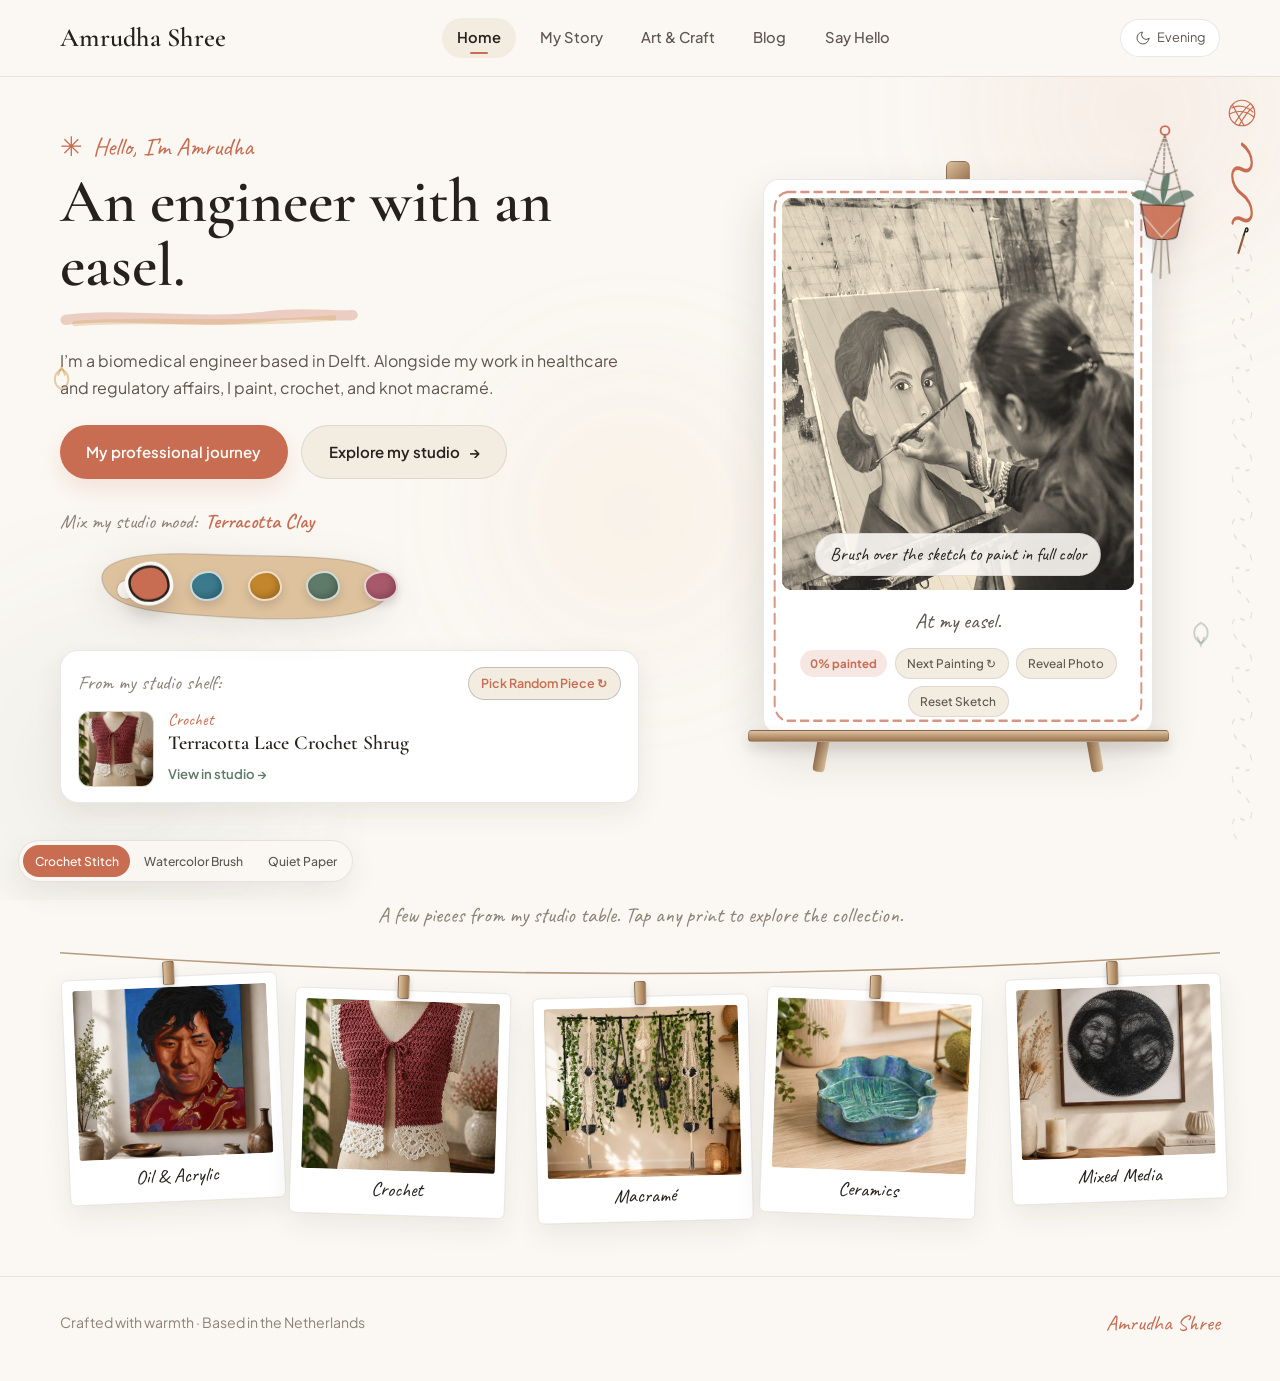
==== index.html @ d5411bd6 "Deploy Amrudha Shree portfolio site" ====
<!DOCTYPE html>
<html lang="en" data-theme="light">
<head>
  <meta charset="UTF-8">
  <meta name="viewport" content="width=device-width, initial-scale=1.0">
  <meta name="description" content="Hello, I’m Amrudha. I’m a biomedical engineer based in Delft. Alongside my work in healthcare and regulatory affairs, I paint, crochet, and knot macramé.">
  <meta name="theme-color" content="#FBF8F3">
  <title>Amrudha Shree Kathirmathiyon | Biomedical Engineer in the Netherlands</title>
  <link rel="icon" href="./favicon.svg" type="image/svg+xml">

  <link rel="preconnect" href="https://fonts.googleapis.com">
  <link rel="preconnect" href="https://fonts.gstatic.com" crossorigin>
  <link href="https://fonts.googleapis.com/css2?family=Caveat:wght@500;600;700&family=Cormorant+Garamond:ital,wght@0,500;0,600;0,700;1,500;1,600&family=Plus+Jakarta+Sans:wght@400;500;600&display=swap" rel="stylesheet">

  <link rel="stylesheet" href="./styles.css">
</head>
<body class="page-home">
  <a class="skip-link" href="#main-content">Skip to content</a>

  <!-- Ambient Watercolor Washes & Pigment Splash Ripple -->
  <div class="watercolor-backdrop" aria-hidden="true">
    <div class="wash wash--blush" data-parallax="0.03"></div>
    <div class="wash wash--sage" data-parallax="-0.025"></div>
    <div class="wash wash--honey" data-parallax="0.02"></div>
    <div class="pigment-ripple" id="pigment-ripple"></div>
  </div>

  <!-- Shared Top Navigation Bar -->
  <header class="site-header" id="site-header">
    <div class="container header-inner">
      <a href="./index.html" class="brand" aria-label="Amrudha Shree Home">
        <span class="brand__name">Amrudha Shree</span>
      </a>

      <nav class="primary-nav" aria-label="Primary navigation">
        <a href="./index.html" class="nav-link is-active" aria-current="page">Home</a>
        <a href="./journey.html" class="nav-link">My Story</a>
        <a href="./atelier.html" class="nav-link">Art &amp; Craft</a>
        <a href="./blog.html" class="nav-link">Blog</a>
        <a href="./contact.html" class="nav-link">Say Hello</a>
      </nav>

      <div class="header-actions">
        <button
          type="button"
          class="theme-toggle-btn"
          id="theme-toggle"
          aria-label="Switch to soft evening lighting"
          title="Switch day or evening studio light"
        >
          <svg class="icon-sun" viewBox="0 0 24 24" width="16" height="16" fill="none" stroke="currentColor" stroke-width="1.5" stroke-linecap="round" stroke-linejoin="round" aria-hidden="true">
            <circle cx="12" cy="12" r="4"></circle>
            <path d="M12 2v2M12 20v2M4.93 4.93l1.41 1.41M17.66 17.66l1.41 1.41M2 12h2M20 12h2M6.34 17.66l-1.41 1.41M19.07 4.93l-1.41 1.41"></path>
          </svg>
          <svg class="icon-moon" viewBox="0 0 24 24" width="16" height="16" fill="none" stroke="currentColor" stroke-width="1.5" stroke-linecap="round" stroke-linejoin="round" aria-hidden="true">
            <path d="M21 12.79A9 9 0 1 1 11.21 3 7 7 0 0 0 21 12.79z"></path>
          </svg>
          <span class="theme-toggle-btn__label" id="theme-toggle-label">Evening</span>
        </button>

        <button
          type="button"
          class="mobile-menu-btn"
          id="mobile-menu-btn"
          aria-expanded="false"
          aria-controls="mobile-drawer"
          aria-label="Open menu"
        >
          <svg class="menu-icon-open" viewBox="0 0 24 24" width="20" height="20" fill="none" stroke="currentColor" stroke-width="1.5" stroke-linecap="round" aria-hidden="true">
            <line x1="4" y1="8" x2="20" y2="8"></line>
            <line x1="4" y1="16" x2="20" y2="16"></line>
          </svg>
          <svg class="menu-icon-close" viewBox="0 0 24 24" width="20" height="20" fill="none" stroke="currentColor" stroke-width="1.5" stroke-linecap="round" aria-hidden="true">
            <line x1="18" y1="6" x2="6" y2="18"></line>
            <line x1="6" y1="6" x2="18" y2="18"></line>
          </svg>
        </button>
      </div>
    </div>

    <div class="mobile-drawer" id="mobile-drawer" hidden>
      <nav class="mobile-drawer__nav" aria-label="Mobile navigation">
        <a href="./index.html" class="mobile-nav-link is-active" aria-current="page">Home</a>
        <a href="./journey.html" class="mobile-nav-link">My Story</a>
        <a href="./atelier.html" class="mobile-nav-link">Art &amp; Craft</a>
        <a href="./blog.html" class="mobile-nav-link">Blog</a>
        <a href="./contact.html" class="mobile-nav-link">Say Hello</a>
      </nav>
    </div>
  </header>

  <main id="main-content" class="page-bloom">
    <section class="workbench-hero">
      <div class="container workbench-stage-container" id="workbench-stage">
        <div class="workbench-grid">
          <!-- Left Column: Welcome, Interactive Palette & Mobile-Safe Studio Charms -->
          <div class="workbench-intro">
            <p class="hand-note" data-reveal="up"><span class="hand-note__spark" aria-hidden="true">✳</span> Hello, I’m Amrudha</p>

            <h1 class="home-title" data-reveal="up" data-delay="60">
              An engineer with an easel.
            </h1>

            <div class="title-brushstroke" aria-hidden="true">
              <svg class="brush-svg" viewBox="0 0 320 28" fill="none">
                <path class="brush-wash brush-wash--primary" d="M6 17 C68 9, 148 23, 224 13 C262 8, 294 14, 312 12" />
                <path class="brush-wash brush-wash--honey" d="M16 21 C88 15, 178 24, 292 15" />
              </svg>
              <svg class="brush-tip-icon" viewBox="0 0 28 28" width="24" height="24" fill="none" stroke="currentColor" stroke-width="1.4" stroke-linecap="round" stroke-linejoin="round">
                <path d="M22 4L10 16"></path>
                <path d="M10 16c-2.5 0-4.5 1.8-4.5 4.2 0 1-.4 1.8-1.5 2.4 2.6.5 5.4-.2 6.8-2.2.7-1 .6-2.4-.8-4.4z" fill="currentColor" fill-opacity="0.28"></path>
              </svg>
            </div>

            <p class="home-lead" data-reveal="up" data-delay="140">
              I’m a biomedical engineer based in Delft. Alongside my work in healthcare and regulatory affairs, I paint, crochet, and knot macramé.
            </p>

            <div class="home-actions" data-reveal="up" data-delay="180">
              <a href="./journey.html" class="btn-pill btn-pill--primary">
                <span>My professional journey</span>
              </a>
              <a href="./atelier.html" class="btn-pill btn-pill--soft">
                <span>Explore my studio</span>
                <span class="btn-arrow" aria-hidden="true">→</span>
              </a>
            </div>

            <!-- Interactive Wooden Artist's Paint Palette -->
            <div class="palette-widget" data-reveal="up" data-delay="220">
              <div class="palette-widget__head">
                <span class="palette-widget__title">Mix my studio mood:</span>
                <span class="palette-widget__active" id="active-pigment-name">Terracotta Clay</span>
              </div>

              <div class="wooden-palette" role="group" aria-label="Choose studio pigment color">
                <svg class="wooden-palette__board" viewBox="0 0 340 88" fill="none" aria-hidden="true">
                  <path d="M24 44 C12 20, 48 6, 132 10 C222 14, 326 6, 330 44 C334 78, 250 82, 168 78 C96 74, 36 72, 24 44 Z" fill="currentColor" stroke="rgba(38,33,29,0.16)" stroke-width="1.5"/>
                  <circle cx="48" cy="48" r="10" fill="var(--bg-page)" stroke="rgba(38,33,29,0.16)" stroke-width="1.2"/>
                </svg>

                <div class="palette-swatches">
                  <button type="button" class="pigment-swatch is-selected" data-pigment="terracotta" data-name="Terracotta Clay" aria-label="Terracotta Clay" title="Terracotta Clay"></button>
                  <button type="button" class="pigment-swatch" data-pigment="cerulean" data-name="Cerulean Blue" aria-label="Cerulean Blue" title="Cerulean Blue"></button>
                  <button type="button" class="pigment-swatch" data-pigment="ochre" data-name="Himalayan Ochre" aria-label="Himalayan Ochre" title="Himalayan Ochre"></button>
                  <button type="button" class="pigment-swatch" data-pigment="sage" data-name="Eucalyptus Sage" aria-label="Eucalyptus Sage" title="Eucalyptus Sage"></button>
                  <button type="button" class="pigment-swatch" data-pigment="mulberry" data-name="Mulberry Rose" aria-label="Mulberry Rose" title="Mulberry Rose"></button>
                </div>
              </div>
            </div>

            <!-- Interactive Random Artwork Spotlight Card -->
            <div class="studio-spotlight" id="studio-spotlight-card" data-reveal="up" data-delay="260">
              <div class="studio-spotlight__head">
                <span class="keepsakes-tray__label">From my studio shelf:</span>
                <button type="button" class="spotlight-shuffle-btn" id="spotlight-shuffle-btn">Pick Random Piece ↻</button>
              </div>
              <div class="studio-spotlight__body">
                <a href="./atelier.html?piece=terracotta-ivory-lace-bolero" class="studio-spotlight__thumb-link" id="spotlight-thumb-link">
                  <img
                    src="./assets/gallery/thumbs/terracotta-ivory-lace-bolero.jpg"
                    alt="Terracotta Lace Crochet Shrug (Crochet)"
                    class="studio-spotlight__thumb"
                    id="spotlight-thumb"
                    loading="lazy"
                    decoding="async"
                  >
                </a>
                <div class="studio-spotlight__meta">
                  <span class="studio-spotlight__medium" id="spotlight-medium">Crochet</span>
                  <h2 class="studio-spotlight__title" id="spotlight-title">Terracotta Lace Crochet Shrug</h2>
                  <a href="./atelier.html?piece=terracotta-ivory-lace-bolero" class="studio-spotlight__open" id="spotlight-open-link">
                    View in studio →
                  </a>
                </div>
              </div>
            </div>
          </div>

          <!-- Right Column: Swinging Macramé Pendulum + Brush-to-Reveal Wooden Easel -->
          <div class="workbench-visual" data-reveal="fade" data-delay="120">
            <button
              type="button"
              class="macrame-pendulum-btn"
              id="macrame-pendulum"
              aria-label="Tap or brush the hanging macramé plant to make it swing"
              title="Brush or tap to swing the macramé plant!"
            >
              <svg viewBox="0 0 110 190" width="98" height="170" fill="none" stroke-linecap="round" stroke-linejoin="round">
                <circle cx="55" cy="8" r="5" stroke="var(--studio-accent)" stroke-width="2" />
                <path d="M55 13 L30 92 M55 13 L80 92 M55 13 L55 96" stroke="#8C7B6B" stroke-width="1.5" stroke-dasharray="3 2" />
                <path d="M40 52 Q55 62 70 52 M36 70 Q55 80 74 70" stroke="#8C7B6B" stroke-width="1.5" />
                <path d="M55 92 C42 74, 24 72, 20 82 C32 88, 44 92, 55 92 Z" fill="var(--sage)" opacity="0.88" />
                <path d="M55 92 C68 72, 86 70, 90 80 C78 88, 66 92, 55 92 Z" fill="var(--sage)" opacity="0.78" />
                <path d="M55 92 C48 68, 56 54, 62 56 C62 72, 58 84, 55 92 Z" fill="var(--sage)" opacity="0.95" />
                <path d="M31 92 H79 L72 126 C70 132, 40 132, 38 126 Z" fill="var(--studio-accent)" opacity="0.9" stroke="var(--ink-primary)" stroke-width="1.2" />
                <path d="M35 106 L55 128 L75 106" stroke="#D8CCB8" stroke-width="1.5" />
                <path d="M55 131 V174 M49 131 L45 168 M61 131 L65 168" stroke="#9D8E7E" stroke-width="1.6" />
              </svg>
            </button>

            <figure class="studio-easel" id="studio-easel">
              <div class="easel-top-peg" aria-hidden="true"></div>
              <div class="easel-canvas-wrap">
                <svg class="easel-crochet-border" viewBox="0 0 400 460" preserveAspectRatio="none" fill="none" aria-hidden="true">
                  <rect x="6" y="6" width="388" height="448" rx="14" class="crochet-frame-stroke" />
                </svg>

                <!-- Brush-to-Reveal Interactive Portrait Canvas -->
                <div class="easel-canvas-aperture" id="easel-aperture">
                  <img
                    src="./assets/profile/amrudha-easel.jpg"
                    alt="Amrudha Shree painting a portrait on canvas at her studio easel"
                    class="easel-portrait"
                    id="easel-portrait-img"
                    loading="eager"
                    fetchpriority="high"
                    decoding="async"
                  >
                  <canvas
                    id="easel-scratch-canvas"
                    class="easel-scratch-canvas"
                    aria-label="Interactive sketch veil. Brush across to reveal the full-color studio portrait"
                  ></canvas>
                  <span class="easel-brush-hint" id="easel-brush-hint">
                    Brush over the sketch to paint in full color
                  </span>
                </div>

                <figcaption class="easel-caption" id="easel-caption">
                  At my easel.
                </figcaption>

                <div class="easel-controls">
                  <span class="easel-reveal-badge" id="easel-reveal-pct">0% painted</span>
                  <button type="button" class="easel-ctrl-btn" id="cycle-easel-print-btn">Next Painting ↻</button>
                  <button type="button" class="easel-ctrl-btn" id="reveal-easel-btn">Reveal Photo</button>
                  <button type="button" class="easel-ctrl-btn" id="reset-easel-btn">Reset Sketch</button>
                </div>
              </div>
              <div class="easel-legs" aria-hidden="true">
                <span class="easel-leg easel-leg--left"></span>
                <span class="easel-ledge"></span>
                <span class="easel-leg easel-leg--right"></span>
              </div>
            </figure>
          </div>
        </div>

        <!-- Interactive Hanging Studio Clothesline Exhibition -->
        <div class="clothesline-section" data-reveal="up" data-delay="220">
          <p class="clothesline-hint">A few pieces from my studio table. Tap any print to explore the collection.</p>
          <div class="clothesline-stage">
            <svg class="clothesline-twine" viewBox="0 0 1100 60" preserveAspectRatio="none" fill="none" aria-hidden="true">
              <path d="M0 10 Q550 58 1100 10" stroke="currentColor" stroke-width="1.8" />
            </svg>

            <div class="clothesline-prints">
              <a href="./atelier.html?category=painting" class="hanging-print hanging-print--1">
                <span class="clothespin" aria-hidden="true"></span>
                <div class="hanging-print__mat">
                  <img src="./assets/gallery/thumbs/gaze-of-the-himalayan-sun.jpg" alt="Tibetan Man Portrait oil painting" loading="lazy" decoding="async">
                </div>
                <span class="hanging-print__label">Oil &amp; Acrylic</span>
              </a>

              <a href="./atelier.html?category=crochet" class="hanging-print hanging-print--2">
                <span class="clothespin" aria-hidden="true"></span>
                <div class="hanging-print__mat">
                  <img src="./assets/gallery/thumbs/terracotta-ivory-lace-bolero.jpg" alt="Terracotta Lace Crochet Shrug" loading="lazy" decoding="async">
                </div>
                <span class="hanging-print__label">Crochet</span>
              </a>

              <a href="./atelier.html?category=macrame" class="hanging-print hanging-print--3">
                <span class="clothespin" aria-hidden="true"></span>
                <div class="hanging-print__mat">
                  <img src="./assets/gallery/thumbs/botanical-canopy-five-knotted-suspensions.jpg" alt="Five Macramé Plant Hangers" loading="lazy" decoding="async">
                </div>
                <span class="hanging-print__label">Macramé</span>
              </a>

              <a href="./atelier.html?category=ceramics" class="hanging-print hanging-print--4">
                <span class="clothespin" aria-hidden="true"></span>
                <div class="hanging-print__mat">
                  <img src="./assets/gallery/thumbs/tidal-leaf-fluted-dish.jpg" alt="Turquoise Leaf Ceramic Dish" loading="lazy" decoding="async">
                </div>
                <span class="hanging-print__label">Ceramics</span>
              </a>

              <a href="./atelier.html?category=mixed-media" class="hanging-print hanging-print--5">
                <span class="clothespin" aria-hidden="true"></span>
                <div class="hanging-print__mat">
                  <img src="./assets/gallery/thumbs/woven-kinship.jpg" alt="String Art" loading="lazy" decoding="async">
                </div>
                <span class="hanging-print__label">Mixed Media</span>
              </a>
            </div>
          </div>
        </div>
      </div>
    </section>
  </main>

  <footer class="site-footer">
    <div class="container footer-inner">
      <p>Crafted with warmth · Based in the Netherlands</p>
      <div class="footer-right">
        <span class="footer-hand">Amrudha Shree</span>
      </div>
    </div>
  </footer>

  <script src="./script.js" defer></script>
</body>
</html>
---- styles.css ----
/* ==========================================================================
   Amrudha Shree: Playable Studio Workbench & Atelier Edition
   Tactile, Interactive, Creative Portfolio Styles
   ========================================================================== */

@view-transition {
  navigation: auto;
}

:root {
  --font-display: 'Cormorant Garamond', Georgia, serif;
  --font-hand: 'Caveat', cursive, Georgia, serif;
  --font-sans: 'Plus Jakarta Sans', -apple-system, BlinkMacSystemFont, 'Segoe UI', sans-serif;

  --studio-accent: #C86D51;
  --studio-accent-soft: rgba(200, 109, 81, 0.16);

  --container-max: 1160px;
  --ease-soft: cubic-bezier(0.22, 1, 0.36, 1);
  --ease-spring: cubic-bezier(0.34, 1.56, 0.64, 1);
}

[data-theme="light"] {
  --bg-page: #FBF8F3;
  --bg-linen: #F2ECE1;
  --bg-card: #FFFFFF;
  --bg-header: rgba(251, 248, 243, 0.9);
  --ink-primary: #26211D;
  --ink-secondary: #5E554D;
  --ink-muted: #8C8277;
  --sage: #5E7A68;
  --sage-soft: rgba(94, 122, 104, 0.15);
  --honey: #D9A76A;
  --honey-soft: rgba(217, 167, 106, 0.2);
  --wood-light: #DEC29E;
  --wood-dark: #9B7451;
  --border-soft: rgba(38, 33, 29, 0.1);
  --border-medium: rgba(38, 33, 29, 0.22);
  --shadow-print: 0 10px 28px rgba(45, 34, 24, 0.08);
  --shadow-lift: 0 22px 48px rgba(45, 34, 24, 0.14);
}

[data-theme="dark"] {
  --bg-page: #1C1917;
  --bg-linen: #25201D;
  --bg-card: #2A2421;
  --bg-header: rgba(28, 25, 23, 0.9);
  --ink-primary: #F3ECE2;
  --ink-secondary: #C8BFB3;
  --ink-muted: #9A9084;
  --sage: #8EA591;
  --sage-soft: rgba(142, 165, 145, 0.15);
  --honey: #E0B67D;
  --honey-soft: rgba(224, 182, 79, 0.15);
  --wood-light: #6B523B;
  --wood-dark: #4A3727;
  --border-soft: rgba(243, 236, 226, 0.11);
  --border-medium: rgba(243, 236, 226, 0.24);
  --shadow-print: 0 12px 32px rgba(0, 0, 0, 0.34);
  --shadow-lift: 0 24px 52px rgba(0, 0, 0, 0.52);
}

[hidden] {
  display: none !important;
}

*, *::before, *::after {
  box-sizing: border-box;
}

html {
  overflow-x: clip;
  scroll-behavior: smooth;
}

body {
  margin: 0;
  min-height: 100dvh;
  display: flex;
  flex-direction: column;
  font-family: var(--font-sans);
  font-size: 1rem;
  line-height: 1.7;
  color: var(--ink-primary);
  background-color: var(--bg-page);
  overflow-x: clip;
  transition: background-color 340ms ease, color 340ms ease;
  -webkit-font-smoothing: antialiased;
}

main {
  flex: 1;
  width: 100%;
  min-width: 0;
  overflow-x: clip;
}

img {
  max-width: 100%;
  display: block;
}

a {
  color: inherit;
  text-decoration: none;
}

button, input {
  font: inherit;
  color: inherit;
}

:focus-visible {
  outline: 2px solid var(--studio-accent);
  outline-offset: 3px;
}

.skip-link {
  position: fixed;
  top: -100px;
  left: 16px;
  z-index: 9999;
  padding: 8px 18px;
  border-radius: 999px;
  background: var(--ink-primary);
  color: var(--bg-page);
  font-size: 0.85rem;
}
.skip-link:focus {
  top: 16px;
}

.container {
  width: min(100% - 2.5rem, var(--container-max));
  margin-inline: auto;
}

/* ==========================================================================
   Watercolor Backdrop & Pigment Ripple
   ========================================================================== */

.watercolor-backdrop {
  position: fixed;
  inset: 0;
  z-index: -1;
  pointer-events: none;
  overflow: hidden;
}

.wash {
  position: absolute;
  border-radius: 48% 52% 62% 38% / 44% 56% 44% 56%;
  filter: blur(80px);
  opacity: 0.72;
  animation: washDrift 20s ease-in-out infinite alternate;
  transition: background 500ms ease;
}

.wash--blush {
  width: 460px;
  height: 440px;
  top: -110px;
  right: -90px;
  background: radial-gradient(circle, var(--studio-accent-soft) 0%, transparent 72%);
}

.wash--sage {
  width: 420px;
  height: 420px;
  bottom: -80px;
  left: -100px;
  background: radial-gradient(circle, var(--sage-soft) 0%, transparent 72%);
  animation-delay: -6s;
  animation-duration: 24s;
}

.wash--honey {
  width: 340px;
  height: 340px;
  top: 38%;
  left: 36%;
  background: radial-gradient(circle, var(--honey-soft) 0%, transparent 72%);
  animation-delay: -11s;
  animation-duration: 27s;
}

.pigment-ripple {
  position: fixed;
  width: 40px;
  height: 40px;
  border-radius: 50%;
  background: radial-gradient(circle, var(--studio-accent-soft) 0%, transparent 70%);
  transform: translate(-50%, -50%) scale(0);
  opacity: 0;
  pointer-events: none;
}

.pigment-ripple.is-rippling {
  animation: pigmentWave 900ms var(--ease-soft) forwards;
}

@keyframes pigmentWave {
  0% { transform: translate(-50%, -50%) scale(0.5); opacity: 0.9; }
  100% { transform: translate(-50%, -50%) scale(45); opacity: 0; }
}

@keyframes washDrift {
  0% { transform: translate3d(0, 0, 0) scale(1) rotate(0deg); }
  50% { transform: translate3d(18px, -16px, 0) scale(1.06) rotate(8deg); }
  100% { transform: translate3d(-14px, 20px, 0) scale(0.95) rotate(-6deg); }
}

.page-bloom {
  animation: pageBloomIn 620ms var(--ease-soft) both;
}

@keyframes pageBloomIn {
  from { opacity: 0; transform: translateY(10px); }
  to { opacity: 1; transform: translateY(0); }
}

/* ==========================================================================
   Shared Top Navigation Header
   ========================================================================== */

.site-header {
  position: sticky;
  top: 0;
  z-index: 1000;
  background: var(--bg-header);
  backdrop-filter: blur(12px);
  -webkit-backdrop-filter: blur(12px);
  border-bottom: 1px solid var(--border-soft);
}

.header-inner {
  display: flex;
  align-items: center;
  justify-content: space-between;
  gap: 1.25rem;
  min-height: 76px;
}

.brand {
  display: inline-flex;
  align-items: baseline;
  flex-shrink: 0;
}

.brand__name {
  font-family: var(--font-display);
  font-size: 1.65rem;
  font-weight: 600;
  letter-spacing: 0.01em;
}

.primary-nav {
  display: flex;
  align-items: center;
  gap: 0.5rem;
}

.nav-link {
  position: relative;
  padding: 0.45rem 0.95rem;
  border-radius: 999px;
  font-size: 0.92rem;
  font-weight: 500;
  color: var(--ink-secondary);
  transition: color 220ms ease, background-color 220ms ease;
  white-space: nowrap;
}

.nav-link:hover,
.nav-link.is-active {
  color: var(--ink-primary);
  background: var(--bg-linen);
}

.nav-link.is-active {
  font-weight: 600;
}

.nav-link.is-active::after {
  content: '';
  position: absolute;
  left: 50%;
  bottom: 4px;
  transform: translateX(-50%);
  width: 18px;
  height: 2px;
  border-radius: 99px;
  background: var(--studio-accent);
  transition: background-color 300ms ease;
}

.header-actions {
  display: flex;
  align-items: center;
  gap: 0.7rem;
  flex-shrink: 0;
}

.theme-toggle-btn {
  display: inline-flex;
  align-items: center;
  gap: 0.4rem;
  padding: 0.42rem 0.85rem;
  border-radius: 999px;
  border: 1px solid var(--border-soft);
  background: var(--bg-card);
  font-size: 0.8rem;
  color: var(--ink-secondary);
  cursor: pointer;
  transition: border-color 220ms ease, transform 220ms var(--ease-spring);
}

.theme-toggle-btn:hover {
  border-color: var(--studio-accent);
  transform: translateY(-1px);
}

[data-theme="light"] .icon-sun { display: none; }
[data-theme="light"] .icon-moon { display: block; }
[data-theme="dark"] .icon-sun { display: block; }
[data-theme="dark"] .icon-moon { display: none; }

.mobile-menu-btn {
  display: none;
  width: 40px;
  height: 40px;
  border-radius: 50%;
  border: 1px solid var(--border-soft);
  background: var(--bg-card);
  place-items: center;
  cursor: pointer;
}

.mobile-menu-btn .menu-icon-close { display: none; }
.mobile-menu-btn[aria-expanded="true"] .menu-icon-open { display: none; }
.mobile-menu-btn[aria-expanded="true"] .menu-icon-close { display: block; }

.mobile-drawer {
  border-top: 1px solid var(--border-soft);
  background: var(--bg-card);
  padding: 0.9rem 1.4rem 1.35rem;
}

.mobile-drawer__nav {
  display: flex;
  flex-direction: column;
  gap: 0.4rem;
}

.mobile-nav-link {
  padding: 0.6rem 0.75rem;
  border-radius: 12px;
  font-size: 0.98rem;
  color: var(--ink-secondary);
}

.mobile-nav-link.is-active {
  background: var(--bg-linen);
  color: var(--studio-accent);
  font-weight: 600;
}

/* ==========================================================================
   Shared Typography, Buttons & Title Brushstroke
   ========================================================================== */

.hand-note {
  margin: 0 0 0.4rem;
  font-family: var(--font-hand);
  font-size: 1.58rem;
  line-height: 1.2;
  color: var(--studio-accent);
  transition: color 300ms ease;
}

.hand-note__spark {
  display: inline-block;
  margin-right: 0.25rem;
  font-family: Georgia, serif;
  font-size: 1.08em;
  vertical-align: -0.04em;
  color: var(--studio-accent);
}

.hand-note--small {
  font-size: 1.28rem;
  margin-bottom: 0.25rem;
}

.page-heading {
  max-width: 680px;
  margin-bottom: 2rem;
}

.page-title,
.home-title {
  margin: 0;
  font-family: var(--font-display);
  font-size: clamp(2.5rem, 4.8vw, 4.3rem);
  font-weight: 600;
  line-height: 1.04;
}

.page-lead {
  margin: 0.6rem 0 0;
  font-size: 1.02rem;
  color: var(--ink-secondary);
}

.title-brushstroke {
  position: relative;
  width: min(100%, 300px);
  height: 28px;
  margin: 0.35rem 0 1rem;
}

.title-brushstroke--centered {
  margin-inline: auto;
}

.brush-svg {
  width: 100%;
  height: 100%;
  overflow: visible;
}

.brush-wash {
  fill: none;
  stroke-linecap: round;
  stroke-dasharray: 340;
  stroke-dashoffset: 340;
  animation: brushSweep 1.35s var(--ease-soft) 0.15s forwards;
  transition: stroke 350ms ease;
}

.brush-wash--primary {
  stroke: var(--studio-accent);
  stroke-width: 11;
  opacity: 0.3;
}

.brush-wash--honey {
  stroke: var(--honey);
  stroke-width: 6;
  opacity: 0.34;
  animation-delay: 0.32s;
}

.brush-tip-icon {
  position: absolute;
  top: -8px;
  left: 0;
  color: var(--studio-accent);
  opacity: 0;
  pointer-events: none;
  animation: brushGlide 1.35s var(--ease-soft) 0.15s forwards;
}

@keyframes brushSweep {
  to { stroke-dashoffset: 0; }
}

@keyframes brushGlide {
  0% { opacity: 0; transform: translate(0, 6px) rotate(-14deg); }
  15% { opacity: 0.95; }
  80% { opacity: 0.95; transform: translate(268px, -2px) rotate(6deg); }
  100% { opacity: 0; transform: translate(294px, -16px) rotate(18deg); }
}

.btn-pill {
  display: inline-flex;
  align-items: center;
  gap: 0.55rem;
  padding: 0.84rem 1.65rem;
  border-radius: 999px;
  font-size: 0.94rem;
  font-weight: 600;
  cursor: pointer;
  transition: transform 280ms var(--ease-spring), box-shadow 260ms ease, background-color 280ms ease;
}

.btn-pill--primary {
  background: var(--studio-accent);
  color: #FCFBF8;
  box-shadow: 0 10px 24px var(--studio-accent-soft);
}

.btn-pill--primary:hover {
  transform: translateY(-3px);
  box-shadow: 0 14px 30px var(--studio-accent-soft);
}

.btn-pill--soft {
  background: var(--bg-linen);
  color: var(--ink-primary);
  border: 1px solid var(--border-soft);
}

.btn-pill--soft:hover {
  transform: translateY(-2px);
  border-color: var(--studio-accent);
}

.btn-arrow {
  display: inline-block;
  transition: transform 260ms var(--ease-spring);
}

.btn-pill:hover .btn-arrow,
.story-next__link:hover .btn-arrow {
  transform: translateX(4px);
}

/* ==========================================================================
   HOME PAGE: Studio Workbench, Brush-to-Reveal Easel, Draggable Keepsakes
   ========================================================================== */

.workbench-hero {
  padding-block: clamp(1.8rem, 4.2vw, 3.6rem);
}

.workbench-stage-container {
  position: relative;
}

.keepsake-yarn-svg {
  position: absolute;
  inset: 0;
  width: 100%;
  height: 100%;
  pointer-events: none;
  z-index: 4;
  overflow: visible;
}

.workbench-grid {
  position: relative;
  display: grid;
  grid-template-columns: 1.05fr 0.95fr;
  gap: clamp(2.2rem, 4.5vw, 4.5rem);
  align-items: center;
}

.workbench-grid > * {
  min-width: 0;
}

.home-subtitle {
  margin: 0.45rem 0 1rem;
  font-family: var(--font-display);
  font-style: italic;
  font-size: clamp(1.26rem, 2vw, 1.56rem);
  color: var(--sage);
  line-height: 1.32;
  max-width: 36ch;
}

.home-lead {
  margin: 0 0 1.45rem;
  color: var(--ink-secondary);
  max-width: 52ch;
}

/* Interactive Wooden Artist's Palette */
.palette-widget {
  margin-bottom: 1.45rem;
  max-width: 360px;
}

.palette-widget__head {
  display: flex;
  align-items: baseline;
  gap: 0.5rem;
  margin-bottom: 0.35rem;
}

.palette-widget__title {
  font-family: var(--font-hand);
  font-size: 1.26rem;
  color: var(--ink-muted);
}

.palette-widget__active {
  font-family: var(--font-hand);
  font-size: 1.3rem;
  font-weight: 600;
  color: var(--studio-accent);
}

.wooden-palette {
  position: relative;
  width: 100%;
  height: 82px;
  display: flex;
  align-items: center;
  padding-left: 72px;
  padding-right: 22px;
}

.wooden-palette__board {
  position: absolute;
  inset: 0;
  width: 100%;
  height: 100%;
  color: var(--wood-light);
  filter: drop-shadow(0 8px 18px rgba(45, 34, 24, 0.1));
}

.palette-swatches {
  position: relative;
  z-index: 2;
  display: flex;
  align-items: center;
  justify-content: space-between;
  width: 100%;
}

.pigment-swatch {
  width: 34px;
  height: 30px;
  border-radius: 56% 44% 52% 48% / 48% 56% 44% 52%;
  border: 2px solid rgba(255, 255, 255, 0.72);
  cursor: pointer;
  box-shadow: inset -3px -3px 6px rgba(0, 0, 0, 0.2), 0 4px 10px rgba(0, 0, 0, 0.14);
  transition: transform 280ms var(--ease-spring), box-shadow 220ms ease;
}

.pigment-swatch[data-pigment="terracotta"] { background: #C86D51; }
.pigment-swatch[data-pigment="cerulean"]   { background: #3B7A8C; }
.pigment-swatch[data-pigment="ochre"]      { background: #C4862C; }
.pigment-swatch[data-pigment="sage"]       { background: #5E7A68; }
.pigment-swatch[data-pigment="mulberry"]   { background: #A8586B; }

.pigment-swatch:hover {
  transform: scale(1.16) rotate(-8deg);
}

.pigment-swatch.is-selected {
  transform: scale(1.22) translateY(-2px);
  border-color: var(--ink-primary);
  box-shadow: 0 0 0 3px var(--bg-page), 0 8px 16px rgba(0, 0, 0, 0.22);
}

/* Random Studio Piece Spotlight Card */
.studio-spotlight {
  margin-bottom: 0.4rem;
  padding: 0.95rem 1.05rem;
  border-radius: 18px;
  background: var(--bg-card);
  border: 1px solid var(--border-soft);
  box-shadow: var(--shadow-print);
  transition: border-color 220ms ease, box-shadow 220ms ease, opacity 220ms ease, transform 220ms var(--ease-spring);
}

.studio-spotlight.is-swapping {
  opacity: 0.65;
  transform: scale(0.985);
}

.studio-spotlight__head {
  display: flex;
  flex-wrap: wrap;
  align-items: center;
  justify-content: space-between;
  gap: 0.5rem;
  margin-bottom: 0.65rem;
}

.studio-spotlight__head .keepsakes-tray__label {
  margin-bottom: 0;
}

.spotlight-shuffle-btn {
  padding: 0.3rem 0.78rem;
  border-radius: 999px;
  border: 1px solid var(--border-medium);
  background: var(--bg-linen);
  font-size: 0.78rem;
  font-weight: 600;
  color: var(--studio-accent);
  cursor: pointer;
  transition: background-color 200ms ease, border-color 200ms ease, transform 200ms var(--ease-spring);
}

.spotlight-shuffle-btn:hover {
  border-color: var(--studio-accent);
  background: var(--studio-accent-soft);
  transform: translateY(-1px);
}

.studio-spotlight__body {
  display: grid;
  grid-template-columns: 76px minmax(0, 1fr);
  gap: 0.9rem;
  align-items: center;
}

.studio-spotlight__thumb-link {
  display: block;
  width: 76px;
  height: 76px;
  border-radius: 12px;
  overflow: hidden;
  border: 1px solid var(--border-soft);
  background: var(--bg-linen);
}

.studio-spotlight__thumb {
  width: 100%;
  height: 100%;
  object-fit: cover;
  display: block;
  transition: transform 320ms var(--ease-soft);
}

.studio-spotlight__thumb-link:hover .studio-spotlight__thumb {
  transform: scale(1.06);
}

.studio-spotlight__meta {
  min-width: 0;
}

.studio-spotlight__medium {
  display: block;
  font-family: var(--font-hand);
  font-size: 1.06rem;
  line-height: 1.1;
  color: var(--studio-accent);
  margin-bottom: 0.15rem;
}

.studio-spotlight__title {
  margin: 0 0 0.3rem;
  font-family: var(--font-display);
  font-size: 1.24rem;
  font-weight: 600;
  line-height: 1.16;
  color: var(--ink-primary);
}

.studio-spotlight__open {
  display: inline-flex;
  align-items: center;
  gap: 0.25rem;
  font-size: 0.82rem;
  font-weight: 600;
  color: var(--sage);
  text-decoration: none;
}

.studio-spotlight__open:hover {
  color: var(--studio-accent);
  text-decoration: underline;
}

/* Draggable Desk Keepsake Tokens */
.keepsakes-tray {
  margin-bottom: 1.6rem;
}

.keepsakes-tray__label {
  display: block;
  margin-bottom: 0.45rem;
  font-family: var(--font-hand);
  font-size: 1.24rem;
  color: var(--ink-muted);
}

.keepsakes-dock {
  display: flex;
  flex-wrap: wrap;
  gap: 0.75rem;
}

.draggable-keepsake {
  position: relative;
  z-index: 15;
  display: inline-flex;
  flex-direction: column;
  align-items: center;
  gap: 2px;
  padding: 0.45rem 0.7rem;
  border-radius: 14px;
  background: var(--bg-card);
  border: 1px solid var(--border-soft);
  box-shadow: var(--shadow-print);
  cursor: grab;
  touch-action: none;
  user-select: none;
  transition: box-shadow 200ms ease, border-color 200ms ease;
}

.draggable-keepsake:hover {
  border-color: var(--studio-accent);
  box-shadow: var(--shadow-lift);
}

.draggable-keepsake.is-dragging {
  cursor: grabbing;
  box-shadow: var(--shadow-lift);
  z-index: 40;
}

.draggable-keepsake span {
  font-family: var(--font-hand);
  font-size: 1.08rem;
  color: var(--ink-secondary);
  line-height: 1;
}

.home-actions {
  display: flex;
  flex-wrap: wrap;
  gap: 0.85rem;
  margin-bottom: 1.55rem;
}

/* Studio Easel, Brush-to-Reveal Canvas & Macramé Pendulum */
.workbench-visual {
  position: relative;
  display: flex;
  justify-content: center;
  align-items: flex-start;
  padding: 1.5rem 1rem 2rem;
}

.macrame-pendulum-btn {
  position: absolute;
  top: -14px;
  right: 6px;
  z-index: 6;
  padding: 0;
  border: none;
  background: none;
  cursor: grab;
  transform-origin: 50% 8px;
  will-change: transform;
  filter: drop-shadow(0 8px 16px rgba(45, 34, 24, 0.12));
}

.studio-easel {
  position: relative;
  margin: 0;
  width: 100%;
  max-width: 390px;
  display: flex;
  flex-direction: column;
  align-items: center;
}

.easel-top-peg {
  width: 24px;
  height: 22px;
  border-radius: 6px 6px 2px 2px;
  background: linear-gradient(135deg, var(--wood-light), var(--wood-dark));
  border: 1px solid rgba(38, 33, 29, 0.2);
  margin-bottom: -4px;
  z-index: 1;
}

.easel-canvas-wrap {
  position: relative;
  width: 100%;
  padding: 18px 18px 16px;
  background: var(--bg-card);
  border: 1px solid var(--border-soft);
  border-radius: 16px;
  box-shadow: var(--shadow-lift);
  z-index: 2;
}

.easel-crochet-border {
  position: absolute;
  inset: 5px;
  width: calc(100% - 10px);
  height: calc(100% - 10px);
  pointer-events: none;
}

.crochet-frame-stroke {
  stroke: var(--studio-accent);
  stroke-width: 2.1;
  stroke-dasharray: 8 6;
  stroke-linecap: round;
  opacity: 0.72;
  animation: marchStitch 18s linear infinite;
  transition: stroke 350ms ease;
}

@keyframes marchStitch {
  to { stroke-dashoffset: -280; }
}

.easel-corner-hook {
  position: absolute;
  right: 12px;
  bottom: 12px;
  z-index: 5;
  color: var(--studio-accent);
  animation: cornerHookBob 2.8s ease-in-out infinite;
}

@keyframes cornerHookBob {
  0%, 100% { transform: translate(0, 0) rotate(-10deg); }
  50% { transform: translate(-3px, -5px) rotate(12deg); }
}

.easel-canvas-aperture {
  position: relative;
  overflow: hidden;
  border-radius: 10px;
  aspect-ratio: 4 / 4.45;
  background: var(--bg-linen);
}

.easel-portrait {
  width: 100%;
  height: 100%;
  object-fit: cover;
  object-position: center top;
  user-select: none;
  pointer-events: none;
}

.easel-scratch-canvas {
  position: absolute;
  inset: 0;
  width: 100%;
  height: 100%;
  z-index: 3;
  cursor: crosshair;
  touch-action: none;
  transition: opacity 420ms ease;
}

.easel-scratch-canvas.is-dissolved {
  opacity: 0;
  pointer-events: none;
}

.easel-brush-hint {
  position: absolute;
  left: 50%;
  bottom: 14px;
  transform: translateX(-50%);
  z-index: 4;
  width: max-content;
  max-width: calc(100% - 24px);
  padding: 0.3rem 0.85rem;
  border-radius: 999px;
  background: rgba(251, 248, 243, 0.9);
  border: 1px solid var(--border-soft);
  font-family: var(--font-hand);
  font-size: 1.15rem;
  color: #26211D;
  text-align: center;
  pointer-events: none;
  transition: opacity 320ms ease;
}

.easel-brush-hint.is-hidden {
  opacity: 0;
}

.easel-caption {
  margin-top: 0.8rem;
  text-align: center;
  font-family: var(--font-hand);
  font-size: 1.34rem;
  color: var(--ink-secondary);
}

.easel-controls {
  margin-top: 0.55rem;
  display: flex;
  justify-content: center;
  align-items: center;
  flex-wrap: wrap;
  gap: 0.45rem;
}

.easel-reveal-badge {
  padding: 0.24rem 0.65rem;
  border-radius: 999px;
  background: var(--studio-accent-soft);
  color: var(--studio-accent);
  font-size: 0.72rem;
  font-weight: 700;
}

.easel-ctrl-btn {
  padding: 0.28rem 0.72rem;
  border-radius: 999px;
  border: 1px solid var(--border-soft);
  background: var(--bg-linen);
  font-size: 0.74rem;
  font-weight: 500;
  color: var(--ink-secondary);
  cursor: pointer;
  transition: border-color 200ms ease, color 200ms ease;
}

.easel-ctrl-btn:hover {
  border-color: var(--studio-accent);
  color: var(--studio-accent);
}

.easel-legs {
  position: relative;
  width: 108%;
  height: 36px;
  display: flex;
  justify-content: center;
  align-items: flex-start;
  pointer-events: none;
}

.easel-ledge {
  position: relative;
  z-index: 3;
  width: 100%;
  height: 12px;
  margin-top: -4px;
  border-radius: 4px;
  background: linear-gradient(180deg, var(--wood-light), var(--wood-dark));
  border: 1px solid rgba(38, 33, 29, 0.22);
  box-shadow: 0 6px 14px rgba(45, 34, 24, 0.16);
}

.easel-leg {
  position: absolute;
  top: 4px;
  width: 12px;
  height: 34px;
  background: linear-gradient(90deg, var(--wood-dark), var(--wood-light));
  border-radius: 0 0 4px 4px;
}

.easel-leg--left { left: 16%; transform: rotate(10deg); }
.easel-leg--right { right: 16%; transform: rotate(-10deg); }

/* Interactive Studio Clothesline */
.clothesline-section {
  margin-top: clamp(2.5rem, 5vw, 4rem);
  padding-top: 1.5rem;
}

.clothesline-hint {
  margin: 0 0 0.65rem;
  text-align: center;
  font-family: var(--font-hand);
  font-size: 1.35rem;
  color: var(--ink-muted);
}

.clothesline-stage {
  position: relative;
  padding-top: 14px;
}

.clothesline-twine {
  position: absolute;
  top: 0;
  left: 0;
  width: 100%;
  height: 52px;
  color: var(--wood-dark);
  opacity: 0.7;
  pointer-events: none;
}

.clothesline-prints {
  position: relative;
  display: grid;
  grid-template-columns: repeat(5, minmax(0, 1fr));
  gap: 1.25rem;
  align-items: start;
  padding-top: 16px;
}

.hanging-print {
  position: relative;
  display: flex;
  flex-direction: column;
  align-items: center;
  padding: 10px 10px 14px;
  background: var(--bg-card);
  border: 1px solid var(--border-soft);
  border-radius: 6px;
  box-shadow: var(--shadow-print);
  transform-origin: 50% -14px;
  transition: transform 420ms var(--ease-spring), box-shadow 300ms ease, border-color 220ms ease;
}

.hanging-print--1 { margin-top: 2px; transform: rotate(-2.5deg); }
.hanging-print--2 { margin-top: 16px; transform: rotate(1.8deg); }
.hanging-print--3 { margin-top: 22px; transform: rotate(-1.4deg); }
.hanging-print--4 { margin-top: 16px; transform: rotate(2.2deg); }
.hanging-print--5 { margin-top: 2px; transform: rotate(-2deg); }

.hanging-print:hover {
  transform: rotate(0deg) translateY(-6px) scale(1.04);
  box-shadow: var(--shadow-lift);
  border-color: var(--studio-accent);
  animation: clotheSwing 1.4s ease-in-out infinite alternate;
}

@keyframes clotheSwing {
  0% { transform: rotate(-2.5deg) translateY(-6px) scale(1.04); }
  100% { transform: rotate(2.5deg) translateY(-6px) scale(1.04); }
}

.clothespin {
  position: absolute;
  top: -16px;
  width: 12px;
  height: 24px;
  border-radius: 3px;
  background: linear-gradient(90deg, var(--wood-light), var(--wood-dark));
  border: 1px solid rgba(38, 33, 29, 0.25);
  box-shadow: 0 3px 6px rgba(0, 0, 0, 0.16);
}

.hanging-print__mat {
  width: 100%;
  aspect-ratio: 4 / 3.5;
  overflow: hidden;
  border-radius: 3px;
  background: var(--bg-linen);
}

.hanging-print__mat img {
  width: 100%;
  height: 100%;
  object-fit: cover;
}

.hanging-print__label {
  margin-top: 8px;
  font-family: var(--font-hand);
  font-size: 1.24rem;
  color: var(--ink-primary);
  line-height: 1.1;
}

/* ==========================================================================
   MY STORY PAGE: Journey Shuttle Scrubber & 3D Flippable Sketchbook Cards
   ========================================================================== */

.story-loom-page {
  padding-block: clamp(2.4rem, 5vw, 4.4rem);
}

.journey-control-bar {
  margin-bottom: 2.2rem;
  padding: 1.05rem 1.35rem;
  border-radius: 18px;
  background: var(--bg-card);
  border: 1px solid var(--border-soft);
  box-shadow: var(--shadow-print);
  display: flex;
  flex-direction: column;
  gap: 0.9rem;
}

.journey-jump-row {
  display: flex;
  flex-direction: column;
  gap: 0.45rem;
}

.journey-scrubber-label {
  display: block;
  font-family: var(--font-hand);
  font-size: 1.3rem;
  color: var(--studio-accent);
  margin-bottom: 0;
}

.scrubber-stops {
  display: grid;
  grid-template-columns: repeat(4, minmax(0, 1fr));
  gap: 0.45rem;
}

.scrubber-stops--seven {
  grid-template-columns: repeat(7, minmax(0, 1fr));
}

.scrubber-stops--eight {
  grid-template-columns: repeat(4, minmax(0, 1fr));
}

.scrubber-stop {
  padding: 0.34rem 0.55rem;
  border: 1px solid var(--border-soft);
  border-radius: 999px;
  background: var(--bg-linen);
  font-size: 0.78rem;
  font-weight: 500;
  color: var(--ink-secondary);
  cursor: pointer;
  text-align: center;
  transition: background-color 200ms ease, border-color 200ms ease, color 200ms ease;
}

.scrubber-stop.is-active,
.scrubber-stop:hover {
  background: var(--studio-accent-soft);
  border-color: var(--studio-accent);
  color: var(--studio-accent);
  font-weight: 600;
}

.journey-focus-row {
  padding-top: 0.8rem;
  border-top: 1px dashed var(--border-medium);
  display: flex;
  flex-wrap: wrap;
  align-items: center;
  justify-content: space-between;
  gap: 0.7rem;
}

.journey-focus-tabs {
  display: flex;
  flex-wrap: wrap;
  gap: 0.45rem;
}

.tapestry-loom {
  position: relative;
  display: flex;
  flex-direction: column;
  gap: 2.4rem;
  padding-block: 1rem 2rem;
}

.braided-spine {
  position: absolute;
  top: 0;
  bottom: 0;
  left: 50%;
  transform: translateX(-50%);
  width: 72px;
  pointer-events: none;
}

.braided-spine__svg {
  width: 100%;
  height: 100%;
}

.braid-guide {
  stroke: var(--border-soft);
  stroke-width: 1.5;
  stroke-dasharray: 4 6;
}

.braid-strand {
  stroke-width: 2.3;
  stroke-linecap: round;
  transition: stroke-dashoffset 120ms linear;
}

.braid-strand--clay  { stroke: var(--studio-accent); }
.braid-strand--sage  { stroke: var(--sage); }
.braid-strand--honey { stroke: var(--honey); opacity: 0.85; }

.loom-row {
  position: relative;
  display: grid;
  grid-template-columns: 1fr 64px 1fr;
  align-items: center;
}

.knot-node {
  grid-column: 2;
  justify-self: center;
  z-index: 3;
  width: 44px;
  height: 44px;
  border-radius: 50%;
  background: var(--bg-page);
  border: 1px solid var(--border-medium);
  color: var(--studio-accent);
  display: grid;
  place-items: center;
  box-shadow: var(--shadow-print);
  transition: transform 500ms var(--ease-spring), color 300ms ease;
}

.loom-row.is-visible .knot-node {
  transform: rotate(90deg) scale(1.06);
}

/* 3D Flippable Sketchbook & Timeline Cards */
.loom-card {
  min-width: 0;
}

.loom-card--flippable {
  perspective: 1400px;
}

.loom-row--left .loom-card  { grid-column: 1; grid-row: 1; }
.loom-row--right .loom-card { grid-column: 3; grid-row: 1; }

.card-meta-row {
  display: flex;
  flex-wrap: wrap;
  align-items: center;
  justify-content: space-between;
  gap: 0.45rem;
  margin-bottom: 0.45rem;
}

.timeline-pill {
  display: inline-block;
  padding: 0.2rem 0.68rem;
  border-radius: 999px;
  background: var(--studio-accent-soft);
  color: var(--studio-accent);
  font-size: 0.74rem;
  font-weight: 600;
}

.card-org {
  margin: -0.25rem 0 0.6rem !important;
  font-size: 0.88rem !important;
  font-weight: 600;
  color: var(--sage) !important;
}

.card-action-row {
  margin-top: 1rem;
  display: flex;
  flex-wrap: wrap;
  align-items: center;
  gap: 0.5rem;
}

.card-action-row .flip-btn {
  margin-top: 0;
  margin-left: auto;
}

.tech-details-toggle {
  padding: 0.36rem 0.85rem;
  border-radius: 999px;
  border: 1px solid var(--border-medium);
  background: var(--bg-card);
  font-size: 0.8rem;
  font-weight: 600;
  color: var(--ink-primary);
  cursor: pointer;
  transition: border-color 200ms ease, color 200ms ease, background-color 200ms ease;
}

.tech-details-toggle:hover,
.tech-details-toggle[aria-expanded="true"] {
  border-color: var(--studio-accent);
  color: var(--studio-accent);
  background: var(--studio-accent-soft);
}

.tech-details-drawer {
  margin-top: 0.95rem;
  padding-top: 0.85rem;
  border-top: 1px dashed var(--border-medium);
  animation: drawerFade 280ms var(--ease-soft) both;
}

@keyframes drawerFade {
  from { opacity: 0; transform: translateY(-6px); }
  to { opacity: 1; transform: translateY(0); }
}

.tech-bullets {
  margin: 0 0 0.75rem;
  padding-left: 1.15rem;
  font-size: 0.88rem;
  color: var(--ink-secondary);
}

.tech-bullets li + li {
  margin-top: 0.4rem;
}

.tech-tags {
  display: flex;
  flex-wrap: wrap;
  gap: 0.35rem;
}

.tech-tags span {
  padding: 0.2rem 0.6rem;
  border-radius: 999px;
  background: var(--bg-linen);
  border: 1px solid var(--border-soft);
  font-size: 0.73rem;
  font-weight: 500;
  color: var(--ink-secondary);
}

.competency-matrix-shell {
  margin-top: 2.25rem;
  text-align: left;
}

.competency-matrix-head {
  display: flex;
  flex-wrap: wrap;
  align-items: flex-end;
  justify-content: space-between;
  gap: 0.85rem 1.2rem;
}

.competency-matrix-title {
  margin: 0.1rem 0 0;
  font-family: var(--font-display);
  font-size: clamp(1.65rem, 2.6vw, 2.05rem);
  font-weight: 600;
  line-height: 1.15;
  color: var(--ink-primary);
}

.matrix-toggle-btn {
  padding: 0.56rem 1.25rem;
  border-radius: 999px;
  border: 1px solid var(--studio-accent);
  background: var(--bg-card);
  color: var(--studio-accent);
  font-size: 0.88rem;
  font-weight: 600;
  cursor: pointer;
  box-shadow: var(--shadow-print);
  transition: background-color 200ms ease, color 200ms ease, transform 220ms var(--ease-spring);
}

.matrix-toggle-btn:hover {
  background: var(--studio-accent);
  color: #FCFBF8;
  transform: translateY(-2px);
}

.skill-matrix-drawer {
  margin-top: 1.35rem;
  text-align: left;
  padding: 1.65rem;
  border-radius: 22px;
  background: var(--bg-card);
  border: 1px solid var(--border-soft);
  box-shadow: var(--shadow-print);
  animation: drawerFade 320ms var(--ease-soft) both;
}

.competency-grid {
  display: grid;
  grid-template-columns: repeat(4, minmax(0, 1fr));
  gap: 1.35rem;
}

.competency-col h3 {
  margin: 0 0 0.6rem;
  font-family: var(--font-display);
  font-size: 1.35rem;
  font-weight: 600;
  color: var(--studio-accent);
  border-bottom: 1px solid var(--border-soft);
  padding-bottom: 0.35rem;
}

.competency-col ul {
  margin: 0;
  padding-left: 1rem;
  font-size: 0.85rem;
  color: var(--ink-secondary);
}

.competency-col li + li {
  margin-top: 0.3rem;
}

/* Clear Two-Column Journey Layout & Recruiter Toolkit */
.tapestry-loom--clarity {
  padding-left: 2.8rem;
  gap: 1.85rem;
}

.braided-spine--edge {
  left: 0.5rem;
  transform: none;
  width: 34px;
  opacity: 0.68;
}

.journey-clarity-layout {
  display: grid;
  grid-template-columns: minmax(0, 1.45fr) minmax(290px, 0.9fr);
  gap: 2.2rem;
  align-items: start;
}

.journey-main-col {
  display: flex;
  flex-direction: column;
  gap: 1.35rem;
  min-width: 0;
}

.journey-section-title {
  margin: 0 0 0.15rem;
  font-family: var(--font-display);
  font-size: clamp(1.7rem, 2.5vw, 2.25rem);
  font-weight: 600;
  color: var(--ink-primary);
  letter-spacing: -0.02em;
}

.journey-chapter {
  min-width: 0;
}

.story-card__follow {
  margin-top: 0.55rem !important;
}

.other-chapters-list {
  margin: 0.35rem 0 0;
}

.other-chapters-list dt {
  font-weight: 600;
  color: var(--ink-primary);
  margin-top: 0.65rem;
  font-size: 0.94rem;
}

.other-chapters-list dt:first-child {
  margin-top: 0;
}

.other-chapters-list dd {
  margin: 0.15rem 0 0;
  color: var(--ink-secondary);
  font-size: 0.9rem;
}

.journey-side-col {
  display: flex;
  flex-direction: column;
  gap: 1.4rem;
  min-width: 0;
}

.note-card-warm__front {
  background: linear-gradient(155deg, var(--sage-soft), var(--bg-card) 68%) !important;
  border-color: var(--border-medium) !important;
}

.recruiter-guide-card {
  background: linear-gradient(160deg, var(--honey-soft), var(--bg-card) 60%);
  border: 1px solid var(--border-medium);
  border-radius: 22px;
  padding: 1.55rem 1.7rem;
  box-shadow: var(--shadow-print);
}

.recruiter-guide-card h2 {
  margin: 0 0 0.95rem;
  font-family: var(--font-display);
  font-size: 1.75rem;
  font-weight: 600;
  line-height: 1.15;
}

.role-choices {
  display: flex;
  flex-wrap: wrap;
  gap: 0.45rem;
  margin-bottom: 1rem;
}

.role-choice-btn {
  padding: 0.36rem 0.78rem;
  border-radius: 999px;
  border: 1px solid var(--border-medium);
  background: var(--bg-card);
  color: var(--ink-secondary);
  font-size: 0.8rem;
  font-weight: 600;
  cursor: pointer;
  transition: background-color 200ms ease, color 200ms ease, border-color 200ms ease;
}

.role-choice-btn.is-active,
.role-choice-btn[aria-pressed="true"] {
  background: var(--sage);
  border-color: var(--sage);
  color: #FCFBF8;
}

.role-choice-btn:hover:not(.is-active) {
  border-color: var(--studio-accent);
  color: var(--studio-accent);
}

.role-evidence {
  padding: 0.25rem 0 0.35rem 0.95rem;
  border-left: 2px solid var(--studio-accent);
  margin-bottom: 1.15rem;
}

.role-evidence h3 {
  margin: 0 0 0.3rem;
  font-family: var(--font-display);
  font-size: 1.28rem;
  font-weight: 600;
}

.role-evidence p {
  margin: 0;
  font-size: 0.9rem;
  color: var(--ink-secondary);
}

.practical-details-box {
  padding-top: 0.95rem;
  border-top: 1px dashed var(--border-medium);
  margin-bottom: 1.15rem;
}

.practical-details-box h3 {
  margin: 0 0 0.35rem;
  font-size: 0.88rem;
  font-weight: 600;
  text-transform: uppercase;
  letter-spacing: 0.06em;
  color: var(--studio-accent);
}

.practical-details-box p {
  margin: 0;
  font-size: 0.88rem;
  color: var(--ink-secondary);
}

.practical-details-box p + p {
  margin-top: 0.35rem;
}

.role-jump-btn {
  margin-top: 0.55rem;
  padding: 0.25rem 0.72rem;
  border-radius: 999px;
  border: 1px solid var(--border-medium);
  background: var(--bg-card);
  color: var(--studio-accent);
  font-size: 0.76rem;
  font-weight: 600;
  cursor: pointer;
  transition: transform 180ms var(--ease-spring), border-color 180ms ease;
}

.role-jump-btn:hover {
  border-color: var(--studio-accent);
  transform: translateX(2px);
}

.recruiter-actions-row {
  display: flex;
  flex-wrap: wrap;
  gap: 0.55rem;
}

.recruiter-cta {
  flex: 1 1 130px;
  justify-content: center;
}

.recruiter-print-btn {
  flex: 1 1 115px;
  justify-content: center;
}

.loom-card.is-spotlighted .loom-card__body,
.loom-card.is-spotlighted .flip-card-face {
  border-color: var(--studio-accent) !important;
  box-shadow: 0 0 0 4px var(--studio-accent-soft), var(--shadow-lift) !important;
}

.qualifications-chapter {
  margin-top: 0.4rem;
}

.qual-lead {
  max-width: 72ch;
  margin-bottom: 1.25rem !important;
}

.credential-grid {
  display: grid;
  grid-template-columns: repeat(3, minmax(0, 1fr));
  gap: 1.2rem;
  padding-block: 1rem 0.65rem;
  border-top: 1px solid var(--border-soft);
}

.credential-item {
  display: flex;
  flex-direction: column;
  gap: 0.25rem;
}

.credential-date {
  font-size: 0.74rem;
  font-weight: 600;
  text-transform: uppercase;
  letter-spacing: 0.08em;
  color: var(--studio-accent);
}

.credential-item h3 {
  margin: 0.1rem 0 0.15rem !important;
  font-size: 1.28rem !important;
  line-height: 1.2 !important;
}

.credential-org {
  font-size: 0.84rem !important;
  font-weight: 600;
  color: var(--sage) !important;
  margin-bottom: 0.25rem !important;
}

.credential-verify-link {
  display: inline-flex;
  align-items: center;
  gap: 0.25rem;
  margin-top: auto;
  padding-top: 0.45rem;
  font-size: 0.8rem;
  font-weight: 600;
  color: var(--studio-accent);
  text-decoration: none;
}

.credential-verify-link:hover {
  text-decoration: underline;
}

/* Filterable Certifications & Specialist Training Shelf */
.cert-shelf-wrap {
  margin-top: 1.35rem;
  padding-top: 1.2rem;
  border-top: 1px dashed var(--border-medium);
}

.cert-shelf-head {
  display: flex;
  flex-wrap: wrap;
  align-items: center;
  justify-content: space-between;
  gap: 0.75rem;
  margin-bottom: 1rem;
}

.cert-shelf-head h3 {
  margin: 0 !important;
  font-size: 1.32rem !important;
}

.cert-filter-tabs {
  display: flex;
  flex-wrap: wrap;
  gap: 0.4rem;
}

.cert-shelf-grid {
  display: grid;
  grid-template-columns: repeat(3, minmax(0, 1fr));
  gap: 0.9rem;
}

.cert-card {
  display: flex;
  flex-direction: column;
  gap: 0.22rem;
  padding: 0.9rem 1rem;
  border-radius: 14px;
  background: var(--bg-linen);
  border: 1px solid var(--border-soft);
  transition: border-color 200ms ease, transform 200ms var(--ease-spring);
}

.cert-card:hover {
  border-color: var(--studio-accent);
  transform: translateY(-2px);
}

.cert-card h4 {
  margin: 0.1rem 0 0;
  font-family: var(--font-display);
  font-size: 1.14rem;
  font-weight: 600;
  line-height: 1.22;
  color: var(--ink-primary);
}

.cert-card__org {
  font-size: 0.8rem !important;
  font-weight: 600;
  color: var(--sage) !important;
}

.cert-card__skills {
  font-size: 0.8rem !important;
  color: var(--ink-secondary);
}

/* Medical Devices Exposure Chapter (#chapter-devices) */
.devices-chapter {
  margin-top: 0.4rem;
}

.devices-exposure-grid {
  display: grid;
  grid-template-columns: repeat(2, minmax(0, 1fr));
  gap: 1.25rem;
  margin-top: 0.9rem;
}

.device-exposure-panel {
  padding: 1.25rem 1.35rem;
  border-radius: 16px;
  background: var(--bg-linen);
  border: 1px solid var(--border-soft);
  border-top: 3px solid var(--sage);
  display: flex;
  flex-direction: column;
  gap: 0.85rem;
}

.device-exposure-panel--brands {
  border-top-color: var(--studio-accent);
}

.device-exposure-panel h3 {
  margin: 0 !important;
  font-size: 1.28rem !important;
  line-height: 1.2;
  color: var(--ink-primary);
}

.device-chip-list {
  list-style: none;
  margin: 0;
  padding: 0;
  display: flex;
  flex-wrap: wrap;
  gap: 0.45rem;
}

.device-chip-list li {
  padding: 0.32rem 0.72rem;
  border-radius: 999px;
  background: var(--bg-card);
  border: 1px solid var(--border-soft);
  font-size: 0.82rem;
  font-weight: 500;
  line-height: 1.35;
  color: var(--ink-secondary);
  transition: border-color 180ms ease, color 180ms ease;
}

.device-chip-list li:hover {
  border-color: var(--sage);
  color: var(--ink-primary);
}

.device-chip-list--brands li {
  font-weight: 600;
  color: var(--ink-primary);
}

.device-chip-list--brands li:hover {
  border-color: var(--studio-accent);
}

.device-chip-list li.device-chip--more {
  background: transparent;
  border-style: dashed;
  border-color: var(--border-medium);
  font-weight: 500;
  font-style: italic;
  color: var(--ink-muted);
}

/* Mentor Recommendations Chapter (#chapter-7) */
.recommendations-chapter {
  margin-top: 0.4rem;
}

.recommendations-grid {
  display: grid;
  grid-template-columns: repeat(2, minmax(0, 1fr));
  gap: 1.25rem;
  margin-top: 0.85rem;
}

.recommendation-card {
  margin: 0;
  padding: 1.25rem 1.35rem;
  border-radius: 16px;
  background: var(--bg-linen);
  border: 1px solid var(--border-soft);
  border-left: 3px solid var(--studio-accent);
  display: flex;
  flex-direction: column;
  justify-content: space-between;
  gap: 0.9rem;
}

.recommendation-quote {
  font-size: 0.92rem !important;
  line-height: 1.62;
  color: var(--ink-secondary);
}

.recommendation-author {
  padding-top: 0.7rem;
  border-top: 1px dashed var(--border-medium);
  display: flex;
  flex-direction: column;
  gap: 0.16rem;
}

.recommendation-author__name {
  font-family: var(--font-display);
  font-size: 1.24rem;
  font-weight: 600;
  color: var(--ink-primary);
}

.recommendation-author__role {
  font-size: 0.8rem;
  font-weight: 600;
  color: var(--sage);
}

.recommendation-author__meta {
  font-size: 0.78rem;
  color: var(--ink-muted);
}

.loom-card__body {
  background: var(--bg-card);
  border: 1px solid var(--border-soft);
  border-radius: 22px;
  padding: 1.65rem 1.85rem;
  box-shadow: var(--shadow-print);
  display: flex;
  flex-direction: column;
  transition: border-color 220ms ease, box-shadow 220ms ease;
}

.loom-card__body:hover {
  border-color: var(--studio-accent);
}

.loom-card__body h2,
.loom-card__body h3 {
  margin: 0 0 0.6rem;
  font-family: var(--font-display);
  font-size: 1.65rem;
  font-weight: 600;
  line-height: 1.18;
}

.loom-card__body p {
  margin: 0;
  color: var(--ink-secondary);
  font-size: 0.94rem;
}

.flip-card-inner {
  position: relative;
  display: grid;
  transform-style: preserve-3d;
  transition: transform 680ms var(--ease-spring);
}

.loom-card--flippable.is-flipped .flip-card-inner {
  transform: rotateY(180deg);
}

.flip-card-face {
  grid-area: 1 / 1;
  backface-visibility: hidden;
  -webkit-backface-visibility: hidden;
  background: var(--bg-card);
  border: 1px solid var(--border-soft);
  border-radius: 22px;
  padding: 1.65rem 1.85rem;
  box-shadow: var(--shadow-print);
  display: flex;
  flex-direction: column;
}

.flip-card-front:hover {
  border-color: var(--studio-accent);
}

.flip-card-back {
  transform: rotateY(180deg);
  background: linear-gradient(160deg, var(--bg-card) 55%, var(--bg-linen));
  border-color: var(--studio-accent);
}

.loom-card__sketch {
  margin-bottom: 0.85rem;
  padding-bottom: 0.65rem;
  border-bottom: 1px dashed var(--border-soft);
}

.loom-card__sketch svg {
  width: 100%;
  max-width: 240px;
  height: auto;
}

.morph-stroke {
  stroke: var(--studio-accent);
  stroke-width: 2;
  stroke-dasharray: 520;
  stroke-dashoffset: 520;
  animation: drawInk 2.8s var(--ease-soft) forwards;
}

.vine-grow,
.compass-ring {
  stroke-dasharray: 220;
  stroke-dashoffset: 220;
  transition: stroke-dashoffset 1s var(--ease-soft);
}

.loom-row.is-visible .vine-grow,
.loom-row.is-visible .compass-ring {
  stroke-dashoffset: 0;
}

.leaf-bloom {
  transform-box: fill-box;
  transform-origin: bottom center;
  transform: scale(0.4);
  transition: transform 600ms var(--ease-spring) 300ms;
}

.loom-row.is-visible .leaf-bloom,
.loom-card--flippable:hover .leaf-bloom {
  transform: scale(1.05);
}

.compass-needle {
  transform-box: fill-box;
  transform-origin: center;
  transition: transform 650ms var(--ease-spring);
}

.loom-card--flippable:hover .compass-needle {
  transform: rotate(38deg);
}

.canal-window {
  fill: var(--bg-linen);
  transition: fill 400ms ease;
}

.loom-row.is-visible .canal-window,
.loom-card--flippable:hover .canal-window {
  fill: #F5C76B;
}

.chimney-heart {
  opacity: 0;
  transform-box: fill-box;
  transform: translateY(6px) scale(0.5);
  transition: opacity 400ms ease, transform 600ms var(--ease-spring);
}

.loom-row.is-visible .chimney-heart,
.loom-card--flippable:hover .chimney-heart {
  opacity: 0.9;
  transform: translateY(-4px) scale(1);
}

.story-card__place {
  display: block;
  font-family: var(--font-hand);
  font-size: 1.28rem;
  color: var(--sage);
  margin-bottom: 0.25rem;
}

.flip-card-face h2,
.flip-card-face h3 {
  margin: 0 0 0.6rem;
  font-family: var(--font-display);
  font-size: 1.65rem;
  font-weight: 600;
  line-height: 1.18;
}

.flip-card-face p {
  margin: 0;
  color: var(--ink-secondary);
  font-size: 0.94rem;
}

.flip-btn {
  align-self: flex-start;
  margin-top: auto;
  padding: 0.35rem 0.85rem;
  border-radius: 999px;
  border: 1px solid var(--border-medium);
  background: var(--bg-linen);
  font-family: var(--font-hand);
  font-size: 1.16rem;
  color: var(--studio-accent);
  cursor: pointer;
  margin-top: 1rem;
  transition: transform 220ms var(--ease-spring), border-color 200ms ease;
}

.flip-btn:hover {
  transform: scale(1.04);
  border-color: var(--studio-accent);
}

/* Interactive Mini-Scenes on Back Faces */
.sketchbook-back-kicker {
  font-family: var(--font-hand);
  font-size: 1.25rem;
  color: var(--studio-accent);
}

.sketchbook-reflection {
  font-family: var(--font-display);
  font-style: italic;
  font-size: 1.06rem !important;
  margin-top: 0.65rem !important;
}

.sketchbook-actions {
  margin-top: auto;
  padding-top: 0.85rem;
  display: flex;
  flex-wrap: wrap;
  align-items: center;
  gap: 0.5rem;
}

.sketchbook-actions .flip-btn {
  margin-top: 0;
  margin-left: auto;
}

.mini-play-btn {
  padding: 0.36rem 0.88rem;
  border-radius: 999px;
  border: none;
  background: var(--studio-accent);
  color: #FCFBF8;
  font-size: 0.78rem;
  font-weight: 600;
  cursor: pointer;
  transition: transform 200ms var(--ease-spring);
}

.mini-play-btn:hover {
  transform: translateY(-2px);
}

.mini-play-btn--ghost {
  background: var(--bg-linen);
  color: var(--ink-secondary);
  border: 1px solid var(--border-soft);
}

.mini-scene-canvas {
  width: 100%;
  height: 76px;
  border-radius: 10px;
  background: var(--bg-linen);
  border: 1px solid var(--border-soft);
}

.room-scene-box {
  display: grid;
  place-items: center;
  padding: 0.4rem;
  border-radius: 10px;
  background: var(--bg-linen);
  transition: background-color 350ms ease;
}

.room-wall {
  fill: var(--bg-card);
  stroke: var(--border-medium);
  transition: fill 350ms ease;
}

.room-window {
  fill: #DCE8ED;
  transition: fill 350ms ease;
}

.room-lamp-glow {
  fill: transparent;
  transition: fill 350ms ease;
}

.room-scene-box.is-lamp-on .room-wall {
  fill: #312924;
}

.room-scene-box.is-lamp-on .room-window {
  fill: #243342;
}

.room-scene-box.is-lamp-on .room-lamp-glow {
  fill: rgba(245, 199, 107, 0.38);
}

.constellation-box {
  position: relative;
  height: 82px;
  border-radius: 10px;
  background: var(--bg-linen);
  padding: 0.4rem;
}

.constellation-lines {
  position: absolute;
  inset: 0;
  width: 100%;
  height: 100%;
  pointer-events: none;
}

.constellation-lines path {
  transition: stroke-dashoffset 600ms var(--ease-soft);
}

.constellation-hubs {
  position: relative;
  z-index: 2;
  height: 100%;
  display: flex;
  align-items: center;
  justify-content: space-around;
}

.hub-node {
  width: 38px;
  height: 38px;
  border-radius: 50%;
  border: 1.5px solid var(--border-medium);
  background: var(--bg-card);
  font-size: 0.76rem;
  font-weight: 700;
  cursor: pointer;
  transition: all 240ms var(--ease-spring);
}

.hub-node.is-lit {
  background: var(--studio-accent);
  border-color: var(--studio-accent);
  color: #FCFBF8;
  transform: scale(1.1);
}

.tulip-garden-plot {
  position: relative;
  height: 82px;
  border-radius: 10px;
  background: var(--bg-linen);
  display: flex;
  align-items: flex-end;
  justify-content: center;
  gap: 8px;
  padding: 8px 12px 10px;
  overflow: hidden;
}

.garden-soil-line {
  position: absolute;
  left: 0;
  right: 0;
  bottom: 0;
  height: 8px;
  background: var(--wood-dark);
  opacity: 0.5;
}

.garden-tulip {
  animation: tulipSprout 450ms var(--ease-spring) both;
}

@keyframes tulipSprout {
  from { opacity: 0; transform: translateY(18px) scale(0.4); }
  to { opacity: 1; transform: translateY(0) scale(1); }
}

.story-next {
  margin-top: 2.25rem;
  display: flex;
  justify-content: center;
}

.story-next__link {
  display: inline-flex;
  align-items: center;
  gap: 0.55rem;
  padding: 0.85rem 1.75rem;
  border-radius: 999px;
  background: var(--bg-card);
  border: 1px solid var(--border-medium);
  font-family: var(--font-display);
  font-style: italic;
  font-size: 1.32rem;
  box-shadow: var(--shadow-print);
  transition: transform 300ms var(--ease-spring), border-color 220ms ease, color 220ms ease;
}

.story-next__link:hover {
  transform: translateY(-3px);
  border-color: var(--studio-accent);
  color: var(--studio-accent);
}

/* ==========================================================================
   ART & CRAFT PAGE: Playable Mini Maker Studio, Surprise Me & Loupe
   ========================================================================== */

.atelier-page {
  padding-block: clamp(1.5rem, 3vw, 2.5rem);
}

.atelier-top-banner {
  display: grid;
  grid-template-columns: 0.95fr 1.05fr;
  gap: 1.5rem;
  align-items: center;
  margin-bottom: 1.4rem;
}

.maker-note-hand {
  margin: 0.75rem 0 0;
  font-family: var(--font-hand);
  font-size: 1.5rem;
  line-height: 1.32;
  color: var(--ink-secondary);
  transition: opacity 220ms ease;
}

.maker-note-hand.is-updating {
  opacity: 0.25;
}

/* Playable 3-Mode Mini Maker Sandbox */
.maker-sandbox {
  background: var(--bg-card);
  border: 1px solid var(--border-soft);
  border-radius: 22px;
  padding: 1rem 1.15rem;
  box-shadow: var(--shadow-print);
}

.sandbox-header {
  display: flex;
  flex-wrap: wrap;
  align-items: center;
  justify-content: space-between;
  gap: 0.65rem;
  margin-bottom: 0.75rem;
}

.sandbox-kicker {
  font-family: var(--font-hand);
  font-size: 1.34rem;
  color: var(--studio-accent);
}

.sandbox-mode-tabs {
  display: flex;
  flex-wrap: wrap;
  gap: 0.35rem;
}

.sandbox-tab {
  padding: 0.32rem 0.78rem;
  border-radius: 999px;
  border: 1px solid var(--border-soft);
  background: var(--bg-linen);
  font-size: 0.78rem;
  font-weight: 600;
  color: var(--ink-secondary);
  cursor: pointer;
  transition: all 200ms ease;
}

.sandbox-tab.is-active {
  background: var(--studio-accent);
  border-color: var(--studio-accent);
  color: #FCFBF8;
}

.sandbox-canvas-wrap {
  border-radius: 14px;
  overflow: hidden;
  background: var(--bg-linen);
  border: 1px solid var(--border-soft);
}

#maker-sandbox-canvas {
  display: block;
  width: 100%;
  height: auto;
  aspect-ratio: 520 / 220;
  cursor: crosshair;
  touch-action: none;
}

.sandbox-footer {
  margin-top: 0.7rem;
  display: flex;
  flex-wrap: wrap;
  align-items: center;
  justify-content: space-between;
  gap: 0.65rem;
}

.sandbox-hint {
  font-family: var(--font-hand);
  font-size: 1.15rem;
  color: var(--ink-muted);
}

.sandbox-subtools {
  display: flex;
  flex-wrap: wrap;
  align-items: center;
  gap: 0.45rem;
}

.glaze-dot {
  width: 22px;
  height: 22px;
  border-radius: 50%;
  border: 2px solid var(--bg-card);
  box-shadow: 0 2px 6px rgba(0, 0, 0, 0.2);
  cursor: pointer;
  transition: transform 200ms var(--ease-spring);
}

.glaze-dot.is-active,
.glaze-dot:hover {
  transform: scale(1.22);
  border-color: var(--ink-primary);
}

.sandbox-action-btn {
  padding: 0.25rem 0.72rem;
  border-radius: 999px;
  border: 1px solid var(--border-medium);
  background: var(--bg-linen);
  font-size: 0.74rem;
  font-weight: 600;
  cursor: pointer;
}

.sandbox-action-btn.is-active {
  background: var(--studio-accent);
  border-color: var(--studio-accent);
  color: #FCFBF8;
}

.sandbox-action-btn:hover {
  border-color: var(--studio-accent);
  color: var(--studio-accent);
}

.sandbox-action-btn.is-active:hover {
  color: #FCFBF8;
}

.sandbox-save-btn {
  border-color: var(--sage);
  color: var(--sage);
  background: var(--sage-soft);
}

.sandbox-save-btn:hover {
  background: var(--sage);
  border-color: var(--sage);
  color: #FCFBF8;
}

/* Curated 3-Frame Art Gallery */
.exhibition-wall-shell {
  margin: 0 0 1.45rem;
  padding: 0.9rem 1.15rem 0.95rem;
  border-radius: 22px;
  background: var(--bg-card);
  border: 1px solid var(--border-soft);
  box-shadow: var(--shadow-print);
}

.exhibition-wall-header {
  display: flex;
  flex-wrap: wrap;
  align-items: center;
  justify-content: space-between;
  gap: 0.65rem;
}

.exhibition-wall-title {
  margin: 0.05rem 0 0;
  font-family: var(--font-display);
  font-size: clamp(1.3rem, 2vw, 1.65rem);
  font-weight: 600;
  line-height: 1.12;
}

.exhibition-header-actions {
  display: flex;
  flex-wrap: wrap;
  gap: 0.4rem;
}

.exhibition-wall-body {
  margin-top: 0.7rem;
}

.exhibition-toolbar {
  display: flex;
  flex-direction: column;
  gap: 0.45rem;
  margin-bottom: 0.65rem;
}

.exhibition-toolbar-row {
  display: flex;
  flex-wrap: wrap;
  align-items: center;
  justify-content: space-between;
  gap: 0.5rem 0.9rem;
}

.exhibition-toolbar-row--controls {
  padding-top: 0.45rem;
  border-top: 1px dashed var(--border-soft);
  align-items: center;
  justify-content: space-between;
  gap: 0.45rem 1rem;
}

.wall-control-group {
  display: flex;
  flex-wrap: wrap;
  align-items: center;
  gap: 0.3rem;
}

.wall-color-swatches {
  display: flex;
  flex-wrap: wrap;
  align-items: center;
  gap: 0.32rem;
}

.wall-color-dot {
  width: 20px;
  height: 20px;
  border-radius: 50%;
  border: 2px solid rgba(38, 33, 29, 0.22);
  box-shadow: inset 0 1px 2px rgba(255, 255, 255, 0.35), 0 1px 4px rgba(0, 0, 0, 0.12);
  cursor: pointer;
  transition: transform 180ms var(--ease-spring), border-color 180ms ease;
}

.wall-color-dot:hover {
  transform: scale(1.15);
}

.wall-color-dot.is-active,
.wall-color-dot[aria-pressed="true"] {
  transform: scale(1.18);
  border-color: var(--ink-primary);
  box-shadow: 0 0 0 2px var(--bg-card), 0 3px 8px rgba(0, 0, 0, 0.24);
}

.wall-color-picker-wrap {
  display: inline-flex;
  align-items: center;
  gap: 0.28rem;
  padding: 0.16rem 0.48rem 0.16rem 0.26rem;
  border-radius: 999px;
  border: 1px solid var(--border-medium);
  background: var(--bg-linen);
  font-size: 0.7rem;
  font-weight: 600;
  color: var(--ink-secondary);
  cursor: pointer;
}

.wall-color-picker-wrap input[type="color"] {
  width: 16px;
  height: 16px;
  padding: 0;
  border: none;
  border-radius: 50%;
  background: transparent;
  cursor: pointer;
}

.wall-pill-btn {
  padding: 0.2rem 0.56rem;
  border-radius: 999px;
  border: 1px solid var(--border-medium);
  background: var(--bg-linen);
  color: var(--ink-secondary);
  font-size: 0.72rem;
  font-weight: 600;
  cursor: pointer;
  transition: background-color 180ms ease, border-color 180ms ease, color 180ms ease;
}

.wall-pill-btn:hover {
  border-color: var(--studio-accent);
  color: var(--studio-accent);
}

.wall-pill-btn.is-active,
.wall-pill-btn[aria-pressed="true"] {
  background: var(--sage);
  border-color: var(--sage);
  color: #FCFBF8;
}

.wall-title-field {
  display: flex;
  flex-direction: row;
  align-items: center;
  gap: 0.45rem;
  font-size: 0.74rem;
  font-weight: 600;
  color: var(--ink-secondary);
}

.wall-title-field input {
  min-width: 155px;
  padding: 0.25rem 0.55rem;
  border-radius: 9px;
  border: 1px solid var(--border-medium);
  background: var(--bg-linen);
  color: var(--ink-primary);
  font: inherit;
  font-size: 0.8rem;
}

.wall-tones-label {
  font-size: 0.72rem;
  font-weight: 600;
  color: var(--ink-secondary);
  margin-right: 0.1rem;
}

.exhibition-stage {
  --wall-color: #EBE2D0;
  --spot-1: 28%;
  --spot-2: 50%;
  --spot-3: 72%;
  position: relative;
  overflow: hidden;
  height: 410px;
  padding: 0;
  border-radius: 16px;
  border: 1px solid var(--border-medium);
  background-color: var(--wall-color);
  background-image: linear-gradient(180deg, rgba(20, 15, 10, 0.14) 0%, rgba(255, 255, 255, 0.08) 22%, rgba(24, 18, 12, 0.16) 100%);
  box-shadow: inset 0 14px 28px rgba(24, 18, 12, 0.18);
  transition: background-color 280ms ease;
}

/* Perspective Ceiling Soffit & Angled Gallery Side Return Walls */
.gallery-ceiling {
  position: absolute;
  top: 0;
  left: 0;
  right: 0;
  height: 36px;
  z-index: 2;
  pointer-events: none;
  background: linear-gradient(180deg, rgba(250, 246, 238, 0.42), rgba(32, 24, 16, 0.14));
  border-bottom: 1px solid rgba(28, 20, 14, 0.16);
}

.gallery-side-wall {
  position: absolute;
  top: 0;
  bottom: 0;
  width: 7.5%;
  z-index: 2;
  pointer-events: none;
  background-color: var(--wall-color);
  transition: background-color 280ms ease;
}

.gallery-side-wall--left {
  left: 0;
  clip-path: polygon(0 0, 100% 8.8%, 100% 72.7%, 0 100%);
  background-image: linear-gradient(90deg, rgba(16, 12, 8, 0.34), rgba(16, 12, 8, 0.13));
  border-right: 1px solid rgba(24, 16, 10, 0.22);
}

.gallery-side-wall--right {
  right: 0;
  clip-path: polygon(100% 0, 0 8.8%, 0 72.7%, 100% 100%);
  background-image: linear-gradient(270deg, rgba(16, 12, 8, 0.34), rgba(16, 12, 8, 0.13));
  border-left: 1px solid rgba(24, 16, 10, 0.22);
}

/* Vivid Wall Surface Texture Overlay Layer */
.exhibition-texture-layer {
  position: absolute;
  top: 36px;
  left: 7.5%;
  right: 7.5%;
  bottom: 112px;
  pointer-events: none;
  z-index: 1;
}

.exhibition-stage[data-wall-texture="plaster"] .exhibition-texture-layer {
  background-image:
    url("data:image/svg+xml,%3Csvg xmlns='http://www.w3.org/2000/svg' width='180' height='180' viewBox='0 0 180 180'%3E%3Cfilter id='n'%3E%3CfeTurbulence type='fractalNoise' baseFrequency='0.065' numOctaves='4' seed='9'/%3E%3C/filter%3E%3Crect width='180' height='180' filter='url(%23n)' opacity='0.26'/%3E%3C/svg%3E"),
    radial-gradient(ellipse at 20% 28%, rgba(255, 255, 255, 0.28), transparent 52%),
    radial-gradient(ellipse at 80% 62%, rgba(28, 20, 14, 0.14), transparent 54%);
  background-size: 180px 180px, 100% 100%, 100% 100%;
}

.exhibition-stage[data-wall-texture="brick"] .exhibition-texture-layer {
  background-image:
    url("data:image/svg+xml,%3Csvg xmlns='http://www.w3.org/2000/svg' width='88' height='48' viewBox='0 0 88 48'%3E%3Crect width='88' height='48' fill='none'/%3E%3Cg stroke='%23231912' stroke-opacity='0.26' stroke-width='2'%3E%3Cline x1='0' y1='24' x2='88' y2='24'/%3E%3Cline x1='0' y1='47' x2='88' y2='47'/%3E%3Cline x1='44' y1='0' x2='44' y2='24'/%3E%3Cline x1='0' y1='24' x2='0' y2='48'/%3E%3Cline x1='88' y1='24' x2='88' y2='48'/%3E%3C/g%3E%3Cg stroke='%23ffffff' stroke-opacity='0.24' stroke-width='1.5'%3E%3Cline x1='1' y1='2' x2='42' y2='2'/%3E%3Cline x1='46' y1='2' x2='87' y2='2'/%3E%3Cline x1='2' y1='26' x2='86' y2='26'/%3E%3C/g%3E%3Crect x='2' y='3' width='40' height='19' fill='%23ffffff' fill-opacity='0.06'/%3E%3Crect x='46' y='3' width='40' height='19' fill='%231e150e' fill-opacity='0.07'/%3E%3Crect x='2' y='27' width='84' height='18' fill='%23ffffff' fill-opacity='0.04'/%3E%3C/svg%3E");
  background-size: 88px 48px;
}

.exhibition-stage[data-wall-texture="linen"] .exhibition-texture-layer {
  background-image:
    url("data:image/svg+xml,%3Csvg xmlns='http://www.w3.org/2000/svg' width='24' height='24' viewBox='0 0 24 24'%3E%3Cg stroke='%23ffffff' stroke-opacity='0.18' stroke-width='1'%3E%3Cline x1='0' y1='3' x2='24' y2='3'/%3E%3Cline x1='0' y1='9' x2='24' y2='9'/%3E%3Cline x1='0' y1='15' x2='24' y2='15'/%3E%3Cline x1='0' y1='21' x2='24' y2='21'/%3E%3C/g%3E%3Cg stroke='%2320160f' stroke-opacity='0.16' stroke-width='1'%3E%3Cline x1='3' y1='0' x2='3' y2='24'/%3E%3Cline x1='9' y1='0' x2='9' y2='24'/%3E%3Cline x1='15' y1='0' x2='15' y2='24'/%3E%3Cline x1='21' y1='0' x2='21' y2='24'/%3E%3C/g%3E%3Cline x1='0' y1='12' x2='24' y2='12' stroke='%23ffffff' stroke-opacity='0.12' stroke-width='1.5'/%3E%3C/svg%3E");
  background-size: 24px 24px;
}

.exhibition-stage[data-wall-texture="panelling"] .exhibition-texture-layer {
  background-image:
    linear-gradient(180deg, transparent 58%, rgba(255, 255, 255, 0.34) 58% 59.5%, rgba(28, 20, 14, 0.32) 59.5% 62%, rgba(24, 17, 12, 0.14) 62% 100%),
    repeating-linear-gradient(90deg, transparent 0 88px, rgba(28, 20, 14, 0.24) 88px 91px, rgba(255, 255, 255, 0.3) 91px 93px, transparent 93px 112px);
}

/* Gallery Lighting Layers */
.exhibition-lights-layer {
  position: absolute;
  inset: 0;
  pointer-events: none;
  z-index: 3;
}

.gallery-spotlight {
  position: absolute;
  top: 32px;
  transform: translateX(-50%);
  width: 190px;
  height: 246px;
  display: flex;
  flex-direction: column;
  align-items: center;
  opacity: 0.22;
  transition: opacity 280ms ease, left 280ms var(--ease-soft);
}

.gallery-spotlight--1 { left: var(--spot-1); }
.gallery-spotlight--2 { left: var(--spot-2); }
.gallery-spotlight--3 { left: var(--spot-3); }

.exhibition-stage[data-wall-light="spotlights"] .gallery-spotlight {
  opacity: 1;
}

.gallery-spotlight-head {
  width: 22px;
  height: 9px;
  border-radius: 3px;
  background: linear-gradient(#4A4239, #25201B);
  box-shadow: 0 3px 6px rgba(24, 18, 12, 0.34);
}

.gallery-spotlight-cone {
  width: 100%;
  height: 100%;
  opacity: 0;
  background: radial-gradient(ellipse at 50% 6%, rgba(255, 246, 214, 0.56) 0%, rgba(255, 240, 200, 0.22) 45%, transparent 75%);
  transition: opacity 280ms ease;
}

.exhibition-stage[data-wall-light="spotlights"] .gallery-spotlight-cone {
  opacity: 1;
}

.exhibition-stage[data-wall-light="spotlights"] {
  box-shadow:
    inset 44px 0 56px -16px rgba(16, 12, 8, 0.42),
    inset -44px 0 56px -16px rgba(16, 12, 8, 0.42),
    inset 0 26px 36px -12px rgba(16, 12, 8, 0.32);
}

.exhibition-stage[data-wall-light="lamp"]::before {
  content: "";
  position: absolute;
  inset: 0;
  pointer-events: none;
  z-index: 3;
  background:
    radial-gradient(circle at 90% 62%, rgba(255, 216, 138, 0.48) 0%, rgba(255, 206, 120, 0.18) 38%, transparent 70%),
    radial-gradient(ellipse at 50% 45%, transparent 40%, rgba(24, 18, 12, 0.28) 100%);
}

/* 3D One-Point Perspective Oak Gallery Floor & Baseboard */
.exhibition-floor {
  position: absolute;
  left: 0;
  right: 0;
  bottom: 0;
  height: 112px;
  z-index: 1;
  pointer-events: none;
  background-image:
    url("data:image/svg+xml,%3Csvg xmlns='http://www.w3.org/2000/svg' width='800' height='112' viewBox='0 0 800 112' preserveAspectRatio='none'%3E%3Cg stroke='%232e1e10' stroke-opacity='0.22' stroke-width='1.1'%3E%3Cline x1='60' y1='0' x2='0' y2='24'/%3E%3Cline x1='130' y1='0' x2='0' y2='96'/%3E%3Cline x1='200' y1='0' x2='60' y2='112'/%3E%3Cline x1='270' y1='0' x2='175' y2='112'/%3E%3Cline x1='335' y1='0' x2='285' y2='112'/%3E%3Cline x1='400' y1='0' x2='400' y2='112'/%3E%3Cline x1='465' y1='0' x2='515' y2='112'/%3E%3Cline x1='530' y1='0' x2='625' y2='112'/%3E%3Cline x1='600' y1='0' x2='740' y2='112'/%3E%3Cline x1='670' y1='0' x2='800' y2='96'/%3E%3Cline x1='740' y1='0' x2='800' y2='24'/%3E%3Cline x1='0' y1='18' x2='800' y2='18' stroke-opacity='0.14'/%3E%3Cline x1='0' y1='40' x2='800' y2='40' stroke-opacity='0.16'/%3E%3Cline x1='0' y1='68' x2='800' y2='68' stroke-opacity='0.18'/%3E%3Cline x1='0' y1='96' x2='800' y2='96' stroke-opacity='0.2'/%3E%3C/g%3E%3C/svg%3E"),
    linear-gradient(180deg, #866347 0%, #A9815C 28%, #C39C76 100%);
  background-size: 100% 100%, 100% 100%;
  box-shadow: inset 0 12px 22px rgba(24, 16, 10, 0.25);
}

.exhibition-baseboard {
  position: absolute;
  top: 0;
  left: 7.5%;
  right: 7.5%;
  height: 9px;
  background: linear-gradient(180deg, #F6F0E4, #DFD5C3);
  border-top: 1px solid rgba(40, 28, 18, 0.22);
  border-bottom: 2px solid rgba(40, 28, 18, 0.28);
}

.exhibition-rail {
  position: absolute;
  left: 7.5%;
  right: 7.5%;
  bottom: 0;
  height: 4px;
  background: linear-gradient(#665D50, #CBB98F 50%, #5B5246);
  box-shadow: 0 2px 3px rgba(28, 20, 14, 0.28);
}

/* Positionable Uniform-Height Gallery Frames Canvas */
.exhibition-frames-grid {
  position: absolute;
  top: 36px;
  left: 7.5%;
  right: 7.5%;
  bottom: 112px;
  overflow: hidden;
  z-index: 4;
}

.exhibition-frame {
  position: absolute;
  left: var(--fx, 50%);
  top: var(--fy, 13%);
  transform: translate(-50%, 0);
  width: min(156px, 30%);
  display: flex;
  flex-direction: column;
  align-items: center;
  padding: 0;
  background: transparent;
  transform-origin: 50% 0;
  transition: left 320ms var(--ease-soft), top 320ms var(--ease-soft);
}

.exhibition-stage[data-wall-layout="free"] .exhibition-frame {
  cursor: grab;
  touch-action: none;
}

.exhibition-frame.is-free-dragging {
  transition: none;
  cursor: grabbing;
  z-index: 8;
}

.exhibition-frame.is-swinging {
  animation: frameSwing 520ms var(--ease-soft);
}

@keyframes frameSwing {
  0% { transform: translate(-50%, 0) rotate(-3deg); }
  45% { transform: translate(-50%, 0) rotate(2deg); }
  100% { transform: translate(-50%, 0) rotate(0deg); }
}

.exhibition-frame.is-lifted { opacity: 0.45; }
.exhibition-frame.is-drop-target .exhibition-frame__wood {
  outline: 3px solid var(--studio-accent);
  outline-offset: 4px;
}

.exhibition-cable {
  position: absolute;
  left: 50%;
  transform: translateX(-50%);
  width: 72px;
  bottom: 100%;
  height: 240px;
  border-left: 1px solid rgba(72, 60, 44, 0.44);
  border-right: 1px solid rgba(72, 60, 44, 0.44);
  pointer-events: none;
}

.exhibition-frame__wood {
  position: relative;
  display: block;
  width: 104px;
  height: 114px;
  overflow: hidden;
  border: none;
  padding: 0;
  border-radius: 3px;
  cursor: pointer;
  background: linear-gradient(145deg, #7A5437, #B78A59 35%, #6A482E 85%);
  box-shadow: 2px 7px 14px rgba(32, 22, 12, 0.28);
  transition: transform 220ms var(--ease-spring), box-shadow 220ms ease;
}

.exhibition-stage[data-wall-layout="free"] .exhibition-frame__wood {
  cursor: grab;
}

.exhibition-frame[data-frame-slot="1"] .exhibition-frame__wood {
  background: linear-gradient(145deg, #524D44, #2F2C26 55%, #524D44);
}

.exhibition-frame__wood:hover {
  transform: translateY(-2px);
  box-shadow: 4px 10px 18px rgba(32, 22, 12, 0.34);
}

.exhibition-frame__mat {
  position: absolute;
  inset: 5px;
  overflow: hidden;
  padding: 0;
  background: #FAF5E8;
  box-shadow: inset 0 0 4px rgba(56, 42, 24, 0.25);
}

.exhibition-frame__mat img {
  position: absolute;
  inset: 6px;
  width: calc(100% - 12px);
  height: calc(100% - 12px);
  object-fit: cover;
  display: block;
  pointer-events: none;
}

.exhibition-frame__ticket {
  display: inline-block;
  margin-top: 5px;
  max-width: 100%;
  box-sizing: border-box;
  overflow-wrap: break-word;
  hyphens: auto;
  padding: 0.16rem 0.46rem;
  border-radius: 4px;
  background: #F8F0DC;
  border: 1px solid rgba(130, 108, 82, 0.42);
  color: #312B24;
  font-family: var(--font-display);
  font-size: 0.72rem;
  font-weight: 600;
  line-height: 1.22;
  text-align: center;
  text-decoration: none;
  white-space: normal;
  overflow: visible;
  cursor: pointer;
  transition: border-color 180ms ease, color 180ms ease, background-color 180ms ease, transform 180ms var(--ease-spring);
}

.exhibition-frame__ticket:hover {
  border-color: var(--studio-accent);
  color: var(--studio-accent);
  background: #FFFDF7;
  text-decoration: underline;
  transform: translateY(-1px);
}

.exhibition-plaque {
  position: absolute;
  top: 16px;
  left: 50%;
  transform: translate(-50%, -50%);
  z-index: 6;
  display: inline-flex;
  flex-direction: row;
  align-items: center;
  justify-content: center;
  gap: 0.42rem;
  width: max-content;
  max-width: calc(100% - 2.4rem);
  min-height: 24px;
  margin: 0;
  padding: 0.22rem 0.85rem;
  white-space: nowrap;
  overflow: hidden;
  border-radius: 999px;
  background: rgba(255, 249, 234, 0.94);
  border: 1px solid rgba(154, 130, 94, 0.55);
  box-shadow: 0 2px 5px rgba(45, 34, 24, 0.12);
  text-align: center;
  pointer-events: none;
}

.exhibition-plaque__kicker {
  flex: none;
  font-size: 0.55rem;
  font-weight: 700;
  letter-spacing: 0.1em;
  text-transform: uppercase;
  color: #7D6A52;
  line-height: 1;
}

.exhibition-plaque__sep {
  flex: none;
  font-size: 0.72rem;
  line-height: 1;
  color: #9E855F;
}

.exhibition-plaque strong {
  font-family: var(--font-display);
  font-style: italic;
  font-size: 0.94rem;
  line-height: 1.05;
  overflow: hidden;
  text-overflow: ellipsis;
  transform: translateY(-0.04em);
  color: #5C3A28;
}

.exhibition-stage[data-wall-dark="true"] .exhibition-frame__ticket {
  background: rgba(255, 250, 240, 0.94);
  box-shadow: 0 4px 10px rgba(0, 0, 0, 0.28);
}

.exhibition-stage[data-wall-dark="true"] .exhibition-plaque {
  box-shadow: 0 6px 16px rgba(0, 0, 0, 0.32);
}

/* Independent Gallery Elements Layer (6 Movable Visitors, Bench, Plant, Lamp) */
.exhibition-room-decor {
  position: absolute;
  inset: 0;
  z-index: 6;
  pointer-events: none;
}

.gallery-plant,
.gallery-bench,
.gallery-visitors,
.gallery-floor-lamp {
  display: none;
}

.exhibition-stage[data-wall-plant="true"] .gallery-plant {
  display: block;
  position: absolute;
  left: 9.2%;
  bottom: 84px;
}

.exhibition-stage[data-wall-bench="true"] .gallery-bench {
  display: block;
  position: absolute;
  left: 50%;
  bottom: 58px;
  transform: translateX(-50%);
}

.exhibition-stage[data-wall-visitors="true"] .gallery-visitors {
  display: block;
  position: absolute;
  inset: 0;
  pointer-events: none;
}

.gallery-visitor {
  position: absolute;
  left: var(--vx, 50%);
  bottom: var(--vb, 4%);
  transform: translateX(-50%) scale(var(--vs, 1));
  transform-origin: 50% 100%;
  pointer-events: auto;
  cursor: grab;
  touch-action: none;
  transition: filter 160ms ease;
}

.gallery-visitor:hover {
  filter: drop-shadow(0 4px 8px rgba(32, 22, 12, 0.28));
}

.gallery-visitor.is-visitor-dragging {
  cursor: grabbing;
  filter: drop-shadow(0 8px 14px rgba(32, 22, 12, 0.38));
}

.exhibition-stage[data-wall-lamp="true"] .gallery-floor-lamp {
  display: block;
  position: absolute;
  right: 9.2%;
  bottom: 84px;
}

.exhibition-status {
  margin: 0.45rem 0 0;
  font-size: 0.8rem;
  color: var(--ink-muted);
}

/* Full Resume Experience Typography (journey.html) */
.role-subhead {
  margin: 0.95rem 0 0.35rem;
  font-size: 0.78rem;
  font-weight: 700;
  text-transform: uppercase;
  letter-spacing: 0.08em;
  color: var(--studio-accent);
}

.role-list {
  margin: 0 0 0.75rem;
  padding-left: 1.15rem;
  font-size: 0.9rem;
  line-height: 1.58;
  color: var(--ink-secondary);
}

.role-list li + li {
  margin-top: 0.38rem;
}

.other-role-block {
  margin-top: 0.9rem;
  padding-top: 0.85rem;
  border-top: 1px dashed var(--border-medium);
}

.other-role-head {
  display: flex;
  flex-wrap: wrap;
  justify-content: space-between;
  align-items: baseline;
  gap: 0.25rem 0.75rem;
  margin-bottom: 0.4rem;
}

.other-role-head strong {
  font-size: 0.95rem;
  color: var(--ink-primary);
}

.other-role-head span {
  font-size: 0.78rem;
  font-weight: 600;
  color: var(--sage);
}

.atelier-pills-wrap {
  display: flex;
  flex-wrap: wrap;
  align-items: center;
  justify-content: space-between;
  gap: 0.85rem;
  margin-bottom: 2.1rem;
}

.gallery-tabs {
  display: flex;
  flex-wrap: wrap;
  gap: 0.55rem;
}

.gallery-pill {
  padding: 0.54rem 1.12rem;
  border-radius: 999px;
  border: 1px solid var(--border-soft);
  background: var(--bg-card);
  font-size: 0.88rem;
  font-weight: 500;
  color: var(--ink-secondary);
  cursor: pointer;
  transition: transform 240ms var(--ease-spring), background-color 220ms ease, color 220ms ease, border-color 220ms ease;
}

.gallery-pill:hover {
  transform: translateY(-2px);
  border-color: var(--studio-accent);
  color: var(--ink-primary);
}

.gallery-pill.is-active {
  background: var(--studio-accent);
  border-color: var(--studio-accent);
  color: #FCFBF8;
  box-shadow: 0 8px 20px var(--studio-accent-soft);
}

.surprise-pill {
  display: inline-flex;
  align-items: center;
  gap: 0.42rem;
  padding: 0.54rem 1.15rem;
  border-radius: 999px;
  border: 1px solid var(--studio-accent);
  background: var(--bg-card);
  color: var(--studio-accent);
  font-size: 0.88rem;
  font-weight: 600;
  cursor: pointer;
  transition: transform 240ms var(--ease-spring), background-color 200ms ease, color 200ms ease;
}

.surprise-pill:hover {
  transform: translateY(-2px) rotate(-2deg);
  background: var(--studio-accent);
  color: #FCFBF8;
}

.art-gallery {
  column-count: 3;
  column-gap: 1.65rem;
}

.art-card {
  position: relative;
  break-inside: avoid;
  margin-bottom: 1.65rem;
  background: var(--bg-card);
  border: 1px solid var(--border-soft);
  border-radius: 12px;
  box-shadow: var(--shadow-print);
  transform: rotate(var(--card-tilt, 0deg));
  transition: transform 380ms var(--ease-spring), box-shadow 320ms ease, border-color 240ms ease;
  animation: printAppear 520ms var(--ease-soft) both;
}

.art-card:nth-child(3n + 1) { --card-tilt: -0.9deg; }
.art-card:nth-child(3n + 2) { --card-tilt: 0.7deg; }
.art-card:nth-child(3n)     { --card-tilt: -0.45deg; }

.art-card--crochet,
.art-card--macrame {
  border-style: dashed;
  border-width: 1.5px;
}

.art-card--painting::after {
  content: '';
  position: absolute;
  inset: 0;
  border-radius: 12px;
  background: linear-gradient(125deg, transparent 35%, rgba(255, 255, 255, 0.25) 50%, transparent 65%);
  transform: translateX(-110%);
  transition: transform 700ms ease;
  pointer-events: none;
}

.art-card--painting:hover::after {
  transform: translateX(110%);
}

.art-card--ceramics,
.art-card--mixed-media {
  border-radius: 18px;
}

@keyframes printAppear {
  from { opacity: 0; transform: translateY(18px) rotate(var(--card-tilt, 0deg)) scale(0.97); }
  to { opacity: 1; transform: translateY(0) rotate(var(--card-tilt, 0deg)) scale(1); }
}

.art-card:hover {
  transform: rotate(0deg) translateY(-7px) scale(1.015);
  box-shadow: var(--shadow-lift);
  border-color: var(--studio-accent);
  z-index: 3;
}

.art-card__trigger {
  display: block;
  width: 100%;
  padding: 12px 12px 16px;
  border: none;
  background: none;
  text-align: left;
  cursor: zoom-in;
}

.art-card__media {
  overflow: hidden;
  border-radius: 8px;
  background: var(--bg-linen);
}

.art-card__img {
  width: 100%;
  height: auto;
  transition: transform 640ms var(--ease-soft);
}

.art-card:hover .art-card__img {
  transform: scale(1.03);
}

.art-card__body {
  padding: 0.85rem 0.25rem 0.1rem;
}

.art-card__medium {
  display: inline-block;
  margin-bottom: 0.28rem;
  font-family: var(--font-hand);
  font-size: 1.15rem;
  line-height: 1.1;
  color: var(--studio-accent);
}

.art-card__title {
  margin: 0;
  font-family: var(--font-display);
  font-size: 1.38rem;
  font-weight: 600;
  line-height: 1.18;
  color: var(--ink-primary);
}

/* ==========================================================================
   SAY HELLO PAGE: Wax-Sealed Envelope & Rubber Stamp Postcard Press
   ========================================================================== */

.letter-stage {
  padding-block: clamp(2.4rem, 5.5vw, 4.5rem);
}

.letter-intro {
  text-align: center;
  margin-bottom: 2rem;
}

.envelope-shell {
  max-width: 880px;
  margin-inline: auto;
}

.envelope-cover {
  position: relative;
  min-height: 360px;
  border-radius: 20px;
  background: var(--bg-linen);
  border: 1px solid var(--border-medium);
  box-shadow: var(--shadow-lift);
  display: flex;
  flex-direction: column;
  align-items: center;
  justify-content: center;
  padding: 3rem 2rem;
  overflow: hidden;
}

.envelope-flap {
  position: absolute;
  top: 0;
  left: 0;
  right: 0;
  height: 155px;
  background: var(--bg-card);
  clip-path: polygon(0 0, 100% 0, 50% 100%);
  border-bottom: 1px solid var(--border-soft);
  box-shadow: 0 12px 24px rgba(45, 34, 24, 0.06);
}

.envelope-front-copy {
  position: relative;
  z-index: 2;
  margin-bottom: 1.25rem;
  text-align: center;
  display: flex;
  flex-direction: column;
  gap: 0.25rem;
}

.envelope-front-to {
  font-family: var(--font-display);
  font-size: 1.45rem;
  font-weight: 600;
}

.envelope-front-from {
  font-family: var(--font-hand);
  font-size: 1.32rem;
  color: var(--ink-secondary);
}

.wax-seal-btn {
  position: relative;
  z-index: 3;
  display: flex;
  flex-direction: column;
  align-items: center;
  gap: 0.65rem;
  border: none;
  background: none;
  cursor: pointer;
}

.wax-seal-medallion {
  display: grid;
  place-items: center;
  transition: transform 360ms var(--ease-spring);
  filter: drop-shadow(0 8px 16px rgba(45, 34, 24, 0.22));
}

.wax-seal-btn:hover .wax-seal-medallion {
  transform: scale(1.1) rotate(-6deg);
}

.wax-seal-cta {
  padding: 0.42rem 1rem;
  border-radius: 999px;
  background: var(--bg-card);
  border: 1px solid var(--border-soft);
  font-family: var(--font-hand);
  font-size: 1.28rem;
  color: var(--studio-accent);
}

.postcard {
  position: relative;
  padding: clamp(1.8rem, 4.5vw, 3rem);
  border-radius: 24px;
  background: var(--bg-card);
  border: 1px solid var(--border-soft);
  box-shadow: var(--shadow-lift);
  overflow: hidden;
  cursor: crosshair;
  animation: letterUnfold 580ms var(--ease-spring) both;
}

@keyframes letterUnfold {
  from { opacity: 0; transform: translateY(16px) scale(0.96); }
  to { opacity: 1; transform: translateY(0) scale(1); }
}

.postcard-stamps-layer {
  position: absolute;
  inset: 0;
  pointer-events: none;
  z-index: 1;
}

.pressed-ink-stamp {
  position: absolute;
  transform: translate(-50%, -50%) rotate(var(--stamp-rot, 0deg));
  color: var(--studio-accent);
  opacity: 0.58;
  animation: stampPress 360ms var(--ease-spring) both;
}

@keyframes stampPress {
  0% { opacity: 0; transform: translate(-50%, -50%) rotate(var(--stamp-rot, 0deg)) scale(1.8); }
  70% { opacity: 0.72; transform: translate(-50%, -50%) rotate(var(--stamp-rot, 0deg)) scale(0.92); }
  100% { opacity: 0.58; transform: translate(-50%, -50%) rotate(var(--stamp-rot, 0deg)) scale(1); }
}

.postcard-top-bar,
.postcard-body,
.postcard-stamper {
  position: relative;
  z-index: 2;
}

.postcard-top-bar {
  display: flex;
  flex-wrap: wrap;
  justify-content: space-between;
  align-items: flex-start;
  gap: 1rem;
  margin-bottom: 1.25rem;
}

.fold-letter-btn {
  padding: 0.35rem 0.88rem;
  border-radius: 999px;
  border: 1px solid var(--border-soft);
  background: var(--bg-linen);
  font-size: 0.78rem;
  color: var(--ink-secondary);
  cursor: pointer;
}

.fold-letter-btn:hover {
  border-color: var(--studio-accent);
  color: var(--studio-accent);
}

.postcard-stamps {
  display: flex;
  align-items: center;
  gap: 0.5rem;
  color: var(--studio-accent);
  opacity: 0.85;
}

.postmark-waves { opacity: 0.45; }

.delft-stamp {
  position: relative;
  width: 94px;
  height: 94px;
  display: grid;
  place-items: center;
}

.delft-stamp__ring { animation: stampTurn 28s linear infinite; }
.delft-stamp__flower { position: absolute; color: var(--sage); }

@keyframes stampTurn {
  to { transform: rotate(360deg); }
}

.postcard-body {
  display: grid;
  grid-template-columns: 1fr auto 1fr;
  gap: 2.25rem;
  align-items: center;
}

.postcard-text { margin: 0.5rem 0 0.95rem; color: var(--ink-secondary); }

.postcard-composer {
  margin: 0 0 1rem;
  display: flex;
  flex-direction: column;
  gap: 0.5rem;
}

.postcard-field-label {
  font-size: 0.78rem;
  font-weight: 600;
  color: var(--ink-muted);
}

.postcard-input-select,
.postcard-input-textarea {
  width: 100%;
  padding: 0.45rem 0.72rem;
  border-radius: 10px;
  border: 1px solid var(--border-medium);
  background: var(--bg-linen);
  color: var(--ink-primary);
  font-family: var(--font-sans);
  font-size: 0.86rem;
}

.postcard-input-textarea {
  resize: vertical;
  line-height: 1.5;
  background-image: repeating-linear-gradient(
    transparent,
    transparent 21px,
    rgba(200, 109, 81, 0.12) 21px,
    rgba(200, 109, 81, 0.12) 22px
  );
}

.postcard-composer-actions {
  display: flex;
  flex-wrap: wrap;
  gap: 0.5rem;
  margin-top: 0.15rem;
}

.postcard-action-pill {
  padding: 0.45rem 0.95rem !important;
  font-size: 0.8rem !important;
}

.postcard-signoff {
  margin: 0;
  font-family: var(--font-hand);
  font-size: 1.85rem;
  color: var(--studio-accent);
}

.postcard-divider {
  width: 1px;
  height: 200px;
  background: repeating-linear-gradient(
    to bottom,
    var(--border-medium) 0,
    var(--border-medium) 6px,
    transparent 6px,
    transparent 12px
  );
}

.postcard-address {
  display: flex;
  flex-direction: column;
  gap: 1.15rem;
}

.address-line {
  padding-bottom: 0.75rem;
  border-bottom: 1px solid var(--border-soft);
}

.address-line:last-child { border-bottom: none; padding-bottom: 0; }

.address-line__label {
  display: block;
  font-family: var(--font-hand);
  font-size: 1.15rem;
  color: var(--ink-muted);
}

.address-line__row {
  display: flex;
  flex-wrap: wrap;
  align-items: center;
  gap: 0.65rem;
}

.address-line__value {
  font-family: var(--font-display);
  font-size: 1.38rem;
  font-weight: 600;
  color: var(--ink-primary);
  overflow-wrap: anywhere;
}

a.address-line__value:hover { color: var(--studio-accent); }

.copy-email-pill {
  padding: 0.25rem 0.78rem;
  border-radius: 999px;
  border: 1px solid var(--border-medium);
  background: var(--bg-linen);
  font-size: 0.76rem;
  font-weight: 600;
  cursor: pointer;
}

.copy-email-pill:hover {
  border-color: var(--studio-accent);
  color: var(--studio-accent);
}

/* Interactive Rubber Stamp Ink-Pad Bar */
.postcard-stamper {
  margin-top: 1.8rem;
  padding-top: 1.1rem;
  border-top: 1px dashed var(--border-soft);
  display: flex;
  flex-wrap: wrap;
  align-items: center;
  gap: 0.75rem;
  cursor: default;
}

.stamper-label {
  font-family: var(--font-hand);
  font-size: 1.24rem;
  color: var(--ink-muted);
}

.stamper-options {
  display: flex;
  flex-wrap: wrap;
  gap: 0.4rem;
}

.stamp-pad-btn {
  padding: 0.3rem 0.78rem;
  border-radius: 999px;
  border: 1px solid var(--border-soft);
  background: var(--bg-linen);
  font-size: 0.78rem;
  font-weight: 500;
  cursor: pointer;
  transition: all 200ms ease;
}

.stamp-pad-btn.is-active {
  background: var(--studio-accent);
  border-color: var(--studio-accent);
  color: #FCFBF8;
}

.clear-stamps-btn {
  margin-left: auto;
  padding: 0.28rem 0.72rem;
  border-radius: 999px;
  border: 1px solid var(--border-medium);
  background: transparent;
  font-size: 0.76rem;
  color: var(--ink-secondary);
  cursor: pointer;
}

.clear-stamps-btn:hover {
  border-color: var(--studio-accent);
  color: var(--studio-accent);
}

/* ==========================================================================
   Scroll-Driven Crochet Rail & Studio Canvas Trail
   ========================================================================== */

.crochet-scroll-rail {
  position: fixed;
  right: 16px;
  top: 96px;
  bottom: 42px;
  width: 44px;
  z-index: 900;
  pointer-events: none;
  display: flex;
  flex-direction: column;
  align-items: center;
}

.yarn-skein {
  width: 34px;
  height: 34px;
  color: var(--studio-accent);
  flex-shrink: 0;
  transition: transform 90ms linear, color 300ms ease;
}

.crochet-rail-track {
  position: relative;
  flex: 1;
  width: 36px;
  margin-top: 4px;
}

.crochet-rail-svg { width: 100%; height: 100%; }

.crochet-rail-guide {
  stroke: var(--border-soft);
  stroke-width: 1.2;
  stroke-dasharray: 4 6;
}

.crochet-rail-stitch {
  stroke: var(--studio-accent);
  stroke-width: 2.2;
  stroke-linecap: round;
  stroke-linejoin: round;
  transition: stroke-dashoffset 80ms linear, stroke 300ms ease;
}

.crochet-rail-hook {
  position: absolute;
  left: 50%;
  top: 12%;
  width: 28px;
  height: 28px;
  color: var(--ink-primary);
  transform: translate(-50%, -50%) rotate(-24deg);
  transition: top 90ms linear, transform 90ms linear;
}

.atelier-trail-canvas {
  position: fixed;
  inset: 0;
  width: 100%;
  height: 100%;
  pointer-events: none;
  z-index: 2;
}

.craft-mode-switcher {
  position: fixed;
  left: 18px;
  bottom: 18px;
  z-index: 950;
  display: inline-flex;
  align-items: center;
  gap: 2px;
  padding: 4px;
  border-radius: 999px;
  background: var(--bg-header);
  backdrop-filter: blur(10px);
  -webkit-backdrop-filter: blur(10px);
  border: 1px solid var(--border-soft);
  box-shadow: var(--shadow-print);
}

.craft-mode-btn {
  padding: 0.34rem 0.72rem;
  border: none;
  border-radius: 999px;
  background: transparent;
  font-size: 0.76rem;
  font-weight: 500;
  color: var(--ink-secondary);
  cursor: pointer;
}

.craft-mode-btn.is-active {
  background: var(--studio-accent);
  color: #FCFBF8;
}

/* ==========================================================================
   Lightbox Dialog + 2.5x Texture Magnifying Loupe
   ========================================================================== */

dialog.lightbox {
  border: 1px solid var(--border-medium);
  border-radius: 18px;
  padding: 0;
  margin: auto;
  max-width: min(94vw, 1000px);
  max-height: 92dvh;
  width: 100%;
  background: var(--bg-card);
  color: var(--ink-primary);
  box-shadow: 0 32px 86px rgba(28, 22, 18, 0.36);
  overflow: hidden;
}

dialog.lightbox[open] {
  display: grid;
  animation: modalSoftIn 320ms var(--ease-soft);
}

dialog.lightbox::backdrop {
  background: rgba(28, 24, 20, 0.72);
  backdrop-filter: blur(6px);
}

@keyframes modalSoftIn {
  from { opacity: 0; transform: scale(0.97) translateY(8px); }
  to { opacity: 1; transform: scale(1) translateY(0); }
}

.lightbox__container {
  position: relative;
  display: grid;
  grid-template-columns: 1.35fr 0.85fr;
  min-height: 420px;
  max-height: 92vh;
}

.lightbox__close {
  position: absolute;
  top: 14px;
  right: 14px;
  z-index: 8;
  display: grid;
  place-items: center;
  width: 38px;
  height: 38px;
  border-radius: 50%;
  border: 1px solid var(--border-soft);
  background: var(--bg-card);
  cursor: pointer;
}

.lightbox__close:hover {
  border-color: var(--studio-accent);
  color: var(--studio-accent);
}

.lightbox__media {
  position: relative;
  background: var(--bg-linen);
  display: grid;
  place-items: center;
  padding: 1.5rem;
  min-height: 320px;
  max-height: 92vh;
  overflow: hidden;
}

.lightbox__media img {
  max-height: calc(92vh - 3rem);
  width: auto;
  max-width: 100%;
  object-fit: contain;
  border-radius: 8px;
}

.lightbox-loupe {
  position: absolute;
  width: 150px;
  height: 150px;
  border-radius: 50%;
  border: 3px solid var(--bg-card);
  box-shadow: 0 12px 30px rgba(0, 0, 0, 0.36), inset 0 0 0 1px var(--studio-accent);
  background-repeat: no-repeat;
  pointer-events: none;
  transform: translate(-50%, -50%);
  z-index: 6;
}

.lightbox__nav {
  position: absolute;
  top: 50%;
  transform: translateY(-50%);
  z-index: 7;
  width: 40px;
  height: 40px;
  border-radius: 50%;
  border: 1px solid var(--border-soft);
  background: var(--bg-card);
  display: grid;
  place-items: center;
  cursor: pointer;
}

.lightbox__nav:hover {
  border-color: var(--studio-accent);
  color: var(--studio-accent);
}

.lightbox__nav--prev { left: 14px; }
.lightbox__nav--next { right: 14px; }

.lightbox__details {
  padding: 2.6rem 2rem 2rem;
  display: flex;
  flex-direction: column;
  justify-content: flex-start;
  min-height: 0;
  gap: 0.65rem;
  overflow-y: auto;
}

.lightbox__details > :first-child { margin-top: auto; }
.lightbox__details > :last-child  { margin-bottom: auto; }

.lightbox__medium {
  font-family: var(--font-hand);
  font-size: 1.38rem;
  color: var(--studio-accent);
}

.lightbox__title {
  margin: 0;
  font-family: var(--font-display);
  font-size: clamp(1.75rem, 2.5vw, 2.3rem);
  font-weight: 600;
  line-height: 1.15;
}

.lightbox__desc {
  margin: 0.35rem 0 0;
  color: var(--ink-secondary);
  font-size: 0.96rem;
}

.lightbox-palette-row {
  margin-top: 0.8rem;
  padding-top: 0.75rem;
  border-top: 1px dashed var(--border-soft);
  display: flex;
  align-items: center;
  gap: 0.65rem;
  flex-wrap: wrap;
}

.lightbox-palette-label {
  font-size: 0.76rem;
  font-weight: 600;
  color: var(--ink-muted);
}

.lightbox-palette-chips {
  display: flex;
  gap: 0.35rem;
}

.palette-chip-dot {
  width: 22px;
  height: 22px;
  border-radius: 50%;
  border: 1px solid var(--border-medium);
  box-shadow: 0 1px 4px rgba(0, 0, 0, 0.14);
}

.lightbox-loupe-controls {
  margin-top: 0.75rem;
  display: flex;
  flex-wrap: wrap;
  gap: 0.45rem;
}

.loupe-toggle-btn {
  display: inline-flex;
  align-items: center;
  gap: 0.45rem;
  padding: 0.42rem 0.92rem;
  border-radius: 999px;
  border: 1px solid var(--border-medium);
  background: var(--bg-linen);
  font-size: 0.8rem;
  font-weight: 600;
  cursor: pointer;
}

.loupe-toggle-btn[aria-pressed="true"] {
  background: var(--studio-accent);
  border-color: var(--studio-accent);
  color: #FCFBF8;
}

/* ==========================================================================
   Footer & Toast
   ========================================================================== */

.site-footer {
  padding: 1.75rem 0 2.5rem;
  border-top: 1px solid var(--border-soft);
  color: var(--ink-muted);
  font-size: 0.88rem;
}

.footer-inner {
  display: flex;
  flex-wrap: wrap;
  justify-content: space-between;
  align-items: center;
  gap: 0.75rem;
}

.footer-inner p { margin: 0; }

.footer-right {
  display: flex;
  align-items: center;
  gap: 1.25rem;
}

.classic-edition-link {
  font-size: 0.82rem;
  border-bottom: 1px solid var(--border-soft);
}

.classic-edition-link:hover {
  color: var(--studio-accent);
  border-color: var(--studio-accent);
}

.footer-hand {
  font-family: var(--font-hand);
  font-size: 1.35rem;
  color: var(--studio-accent);
}

.toast {
  position: fixed;
  bottom: 24px;
  right: 24px;
  z-index: 2000;
  padding: 0.7rem 1.25rem;
  border-radius: 999px;
  background: var(--ink-primary);
  color: var(--bg-page);
  font-size: 0.86rem;
  box-shadow: var(--shadow-lift);
}

/* ==========================================================================
   Scroll Reveal
   ========================================================================== */

[data-reveal] {
  opacity: 0;
  transform: translateY(16px);
  transition: opacity 640ms var(--ease-soft), transform 640ms var(--ease-soft);
}

[data-reveal="fade"] { transform: none; }
[data-reveal].is-visible { opacity: 1; transform: none; }

/* ==========================================================================
   Behind the Workbench Studio Spotlight (atelier.html)
   ========================================================================== */

.maker-spotlight-card {
  margin: 0 0 2rem;
  padding: 1.35rem 1.5rem;
  border-radius: 22px;
  background: linear-gradient(155deg, var(--honey-soft), var(--bg-card) 58%);
  border: 1px solid var(--border-soft);
  box-shadow: var(--shadow-print);
  display: grid;
  grid-template-columns: 190px minmax(0, 1fr);
  gap: 1.5rem;
  align-items: center;
}

.maker-spotlight-media {
  overflow: hidden;
  border-radius: 16px;
  aspect-ratio: 3 / 4;
  border: 1px solid var(--border-medium);
  box-shadow: var(--shadow-print);
}

.maker-spotlight-media img {
  width: 100%;
  height: 100%;
  object-fit: cover;
  object-position: center 20%;
}

.maker-spotlight-copy h2 {
  margin: 0.2rem 0 0.5rem;
  font-family: var(--font-display);
  font-size: clamp(1.45rem, 2.2vw, 1.9rem);
  font-weight: 600;
  line-height: 1.18;
}

.maker-spotlight-copy p {
  margin: 0 0 0.9rem;
  color: var(--ink-secondary);
  font-size: 0.95rem;
}

/* ==========================================================================
   Blog Index (blog.html) & Responsive Trail Story Reader
   ========================================================================== */

.blog-page,
.blog-article-page {
  padding-block: clamp(2.4rem, 4.5vw, 3.8rem) 4rem;
}

.blog-topic-tabs {
  display: flex;
  flex-wrap: wrap;
  gap: 0.55rem;
  margin-bottom: 1.85rem;
}

.blog-posts-grid {
  display: grid;
  grid-template-columns: minmax(0, 1fr);
  gap: 1.75rem;
}

.blog-featured-card {
  display: grid;
  grid-template-columns: minmax(280px, 1.05fr) minmax(0, 1.25fr);
  background: var(--bg-card);
  border: 1px solid var(--border-soft);
  border-radius: 24px;
  overflow: hidden;
  box-shadow: var(--shadow-print);
  transition: transform 280ms var(--ease-spring), border-color 220ms ease, box-shadow 220ms ease;
}

.blog-featured-card:hover {
  transform: translateY(-3px);
  border-color: var(--studio-accent);
  box-shadow: var(--shadow-lift);
}

.blog-featured-media {
  position: relative;
  display: block;
  min-height: 290px;
  overflow: hidden;
}

.blog-featured-media img {
  width: 100%;
  height: 100%;
  object-fit: cover;
  transition: transform 520ms var(--ease-soft);
}

.blog-featured-card:hover .blog-featured-media img {
  transform: scale(1.03);
}

.blog-cover-pill {
  position: absolute;
  left: 14px;
  bottom: 14px;
  padding: 0.3rem 0.78rem;
  border-radius: 999px;
  background: rgba(38, 33, 29, 0.78);
  color: #FCFBF8;
  font-size: 0.74rem;
  font-weight: 600;
  backdrop-filter: blur(6px);
}

.blog-featured-body {
  padding: 1.75rem 2rem;
  display: flex;
  flex-direction: column;
}

.blog-meta-date {
  font-size: 0.8rem;
  color: var(--ink-muted);
  font-weight: 500;
}

.blog-featured-body h2 {
  margin: 0.35rem 0 0.65rem;
  font-family: var(--font-display);
  font-size: clamp(1.6rem, 2.5vw, 2.2rem);
  font-weight: 600;
  line-height: 1.15;
}

.blog-featured-body h2 a {
  text-decoration: none;
  color: inherit;
}

.blog-featured-body h2 a:hover {
  color: var(--studio-accent);
}

.blog-excerpt {
  margin: 0 0 0.85rem;
  color: var(--ink-secondary);
  font-size: 0.96rem;
}

.blog-route-line {
  margin: 0 0 1.25rem;
  padding: 0.5rem 0.8rem;
  border-radius: 10px;
  background: var(--bg-linen);
  border: 1px dashed var(--border-medium);
  font-size: 0.82rem;
  color: var(--ink-secondary);
}

.blog-featured-footer {
  margin-top: auto;
}

.blog-empty-topic {
  padding: 2rem 1.75rem;
  border-radius: 22px;
  background: var(--bg-card);
  border: 1px dashed var(--border-medium);
  text-align: center;
  box-shadow: var(--shadow-print);
}

.blog-empty-topic h3 {
  margin: 0.25rem 0 0.5rem;
  font-family: var(--font-display);
  font-size: 1.65rem;
}

.blog-empty-topic p {
  max-width: 54ch;
  margin: 0 auto 1.2rem;
  color: var(--ink-secondary);
}

.blog-author-card {
  margin-top: 2.25rem;
  padding: 1.5rem 1.75rem;
  border-radius: 22px;
  background: linear-gradient(155deg, var(--sage-soft), var(--bg-card) 62%);
  border: 1px solid var(--border-soft);
  box-shadow: var(--shadow-print);
  display: grid;
  grid-template-columns: 132px minmax(0, 1fr);
  gap: 1.4rem;
  align-items: center;
}

.blog-author-avatar {
  overflow: hidden;
  border-radius: 16px;
  aspect-ratio: 3 / 4;
  border: 1px solid var(--border-medium);
}

.blog-author-avatar img {
  width: 100%;
  height: 100%;
  object-fit: cover;
  object-position: center;
}

.blog-author-copy h2,
.blog-author-copy h3 {
  margin: 0.1rem 0 0.4rem;
  font-family: var(--font-display);
  font-size: 1.55rem;
  font-weight: 600;
}

.blog-author-copy p {
  margin: 0 0 0.85rem;
  color: var(--ink-secondary);
  font-size: 0.94rem;
}

.blog-author-links {
  display: flex;
  flex-wrap: wrap;
  gap: 0.55rem;
}

/* Long-Form Travel Blog Article Layout */
.blog-progress-track {
  position: fixed;
  top: 0;
  left: 0;
  right: 0;
  height: 3px;
  z-index: 90;
  background: transparent;
  pointer-events: none;
}

.blog-progress-bar {
  width: 0%;
  height: 100%;
  background: linear-gradient(90deg, var(--studio-accent), var(--sage));
  transition: width 90ms linear;
}

.blog-breadcrumb-row {
  margin-bottom: 1.15rem;
}

.blog-article-hero {
  display: grid;
  grid-template-columns: minmax(0, 1fr) minmax(0, 1.08fr);
  gap: 2rem;
  align-items: center;
  margin-bottom: 1.75rem;
}

.blog-article-title {
  margin: 0.2rem 0 0.75rem;
  font-family: var(--font-display);
  font-size: clamp(2rem, 3.6vw, 3.05rem);
  font-weight: 600;
  line-height: 1.1;
  letter-spacing: -0.02em;
}

.blog-article-meta {
  margin: 0;
  font-size: 0.9rem;
  color: var(--ink-secondary);
}

.blog-article-hero__banner {
  border-radius: 22px;
  overflow: hidden;
  border: 1px solid var(--border-soft);
  box-shadow: var(--shadow-lift);
  aspect-ratio: 16 / 10.5;
}

.blog-article-hero__banner img {
  width: 100%;
  height: 100%;
  object-fit: cover;
}

.blog-featured-media img.blog-trek-cover,
.blog-article-hero__banner img.blog-trek-cover {
  object-position: 70% 45%;
}

.altitude-strip {
  display: flex;
  gap: 0.55rem;
  overflow-x: auto;
  padding: 0.75rem 0.2rem 1rem;
  margin-bottom: 1.85rem;
  border-block: 1px solid var(--border-soft);
  scrollbar-width: thin;
}

.altitude-stop {
  flex: 1 0 auto;
  display: flex;
  flex-direction: column;
  padding: 0.45rem 0.85rem;
  border-radius: 12px;
  background: var(--bg-card);
  border: 1px solid var(--border-soft);
  text-decoration: none;
  color: var(--ink-primary);
  transition: border-color 180ms ease, transform 180ms var(--ease-spring);
}

.altitude-stop:hover {
  border-color: var(--studio-accent);
  transform: translateY(-2px);
}

.alt-elev {
  font-size: 0.68rem;
  font-weight: 700;
  text-transform: uppercase;
  letter-spacing: 0.08em;
  color: var(--studio-accent);
}

.alt-name {
  font-size: 0.84rem;
  font-weight: 600;
  white-space: nowrap;
}

.blog-reader-layout {
  display: grid;
  grid-template-columns: 245px minmax(0, 1fr);
  gap: 2.5rem;
  align-items: start;
}

.blog-toc-sidebar {
  position: sticky;
  top: 5.5rem;
}

.blog-toc-card {
  padding: 1.15rem 1.2rem;
  border-radius: 18px;
  background: var(--bg-card);
  border: 1px solid var(--border-soft);
  box-shadow: var(--shadow-print);
  display: flex;
  flex-direction: column;
  gap: 0.35rem;
}

.blog-toc-title {
  font-family: var(--font-hand);
  font-size: 1.3rem;
  color: var(--studio-accent);
  margin-bottom: 0.2rem;
}

.blog-toc-link {
  padding: 0.32rem 0.62rem;
  border-radius: 8px;
  font-size: 0.8rem;
  color: var(--ink-secondary);
  text-decoration: none;
  line-height: 1.35;
  transition: background-color 160ms ease, color 160ms ease;
}

.blog-toc-link:hover,
.blog-toc-link.is-active {
  background: var(--studio-accent-soft);
  color: var(--studio-accent);
  font-weight: 600;
}

.blog-toc-tip {
  margin: 0.55rem 0 0;
  padding-top: 0.55rem;
  border-top: 1px dashed var(--border-soft);
  font-size: 0.74rem;
  color: var(--ink-muted);
}

.blog-prose-col {
  min-width: 0;
  max-width: 780px;
}

.blog-section {
  margin-bottom: 2.4rem;
}

.blog-section h2 {
  margin: 0 0 0.85rem;
  padding-top: 0.75rem;
  border-top: 1px solid var(--border-soft);
  font-family: var(--font-display);
  font-size: clamp(1.55rem, 2.4vw, 2.05rem);
  font-weight: 600;
  line-height: 1.18;
}

.blog-section p {
  margin: 0 0 1rem;
  color: var(--ink-secondary);
  font-size: 1.02rem;
  line-height: 1.78;
}

.blog-section strong {
  color: var(--ink-primary);
}

.blog-figure {
  margin: 1.45rem 0 1.65rem;
  text-align: center;
}

.blog-figure img {
  width: 100%;
  height: auto;
  max-height: 580px;
  object-fit: cover;
  border-radius: 16px;
  border: 1px solid var(--border-soft);
  box-shadow: var(--shadow-print);
  cursor: zoom-in;
  transition: transform 260ms var(--ease-soft), box-shadow 260ms ease;
}

.blog-figure--portrait img {
  max-width: 480px;
  margin-inline: auto;
}

.blog-figure img:hover {
  transform: translateY(-2px);
  box-shadow: var(--shadow-lift);
}

.blog-figure figcaption {
  margin-top: 0.5rem;
  font-size: 0.85rem;
  font-style: italic;
  color: var(--ink-muted);
  line-height: 1.45;
}

.blog-photo-pair {
  display: grid;
  grid-template-columns: repeat(2, minmax(0, 1fr));
  gap: 1rem;
  margin: 1.4rem 0 1.6rem;
}

.blog-photo-pair .blog-figure {
  margin: 0;
}

.blog-photo-pair .blog-figure img {
  aspect-ratio: 4 / 3.2;
  max-height: none;
}

.blog-blockquote {
  margin: 1.55rem 0;
  padding: 1rem 1.3rem;
  border-left: 4px solid var(--studio-accent);
  background: var(--bg-linen);
  border-radius: 0 14px 14px 0;
}

.blog-blockquote p {
  margin: 0;
  font-family: var(--font-display);
  font-size: 1.24rem;
  line-height: 1.5;
  color: var(--ink-primary);
}

.blog-takeaways-card {
  margin: 1.45rem 0 1.65rem;
  padding: 1.35rem 1.45rem;
  border-radius: 18px;
  background: var(--bg-linen);
  border: 1px solid var(--border-medium);
  border-left: 4px solid var(--studio-accent);
  box-shadow: var(--shadow-print);
}

.blog-takeaways-card__kicker {
  display: inline-block;
  margin-bottom: 0.8rem;
  font-size: 0.74rem;
  font-weight: 700;
  letter-spacing: 0.08em;
  text-transform: uppercase;
  color: var(--studio-accent);
}

.blog-takeaways-list {
  list-style: none;
  margin: 0;
  padding: 0;
  display: flex;
  flex-direction: column;
  gap: 0.72rem;
}

.blog-takeaways-list li {
  display: grid;
  grid-template-columns: 34px minmax(0, 1fr);
  align-items: start;
  gap: 0.85rem;
  padding: 0.78rem 0.95rem;
  border-radius: 12px;
  background: var(--bg-card);
  border: 1px solid var(--border-soft);
}

.blog-takeaway-num {
  display: inline-flex;
  align-items: center;
  justify-content: center;
  width: 34px;
  height: 28px;
  border-radius: 999px;
  background: var(--studio-accent-soft);
  color: var(--studio-accent);
  font-size: 0.76rem;
  font-weight: 700;
  letter-spacing: 0.04em;
}

.blog-takeaway-text {
  font-size: 0.96rem;
  line-height: 1.62;
  color: var(--ink-secondary);
}

.blog-takeaway-text strong {
  color: var(--ink-primary);
  font-weight: 600;
}

.blog-guide-card {
  padding: 1.75rem 1.85rem;
  border-radius: 22px;
  background: var(--bg-card);
  border: 1px solid var(--border-medium);
  box-shadow: var(--shadow-print);
}

.blog-guide-card h2 {
  border-top: none;
  padding-top: 0;
}

.blog-guide-columns {
  display: grid;
  grid-template-columns: repeat(2, minmax(0, 1fr));
  gap: 1.35rem;
  margin-bottom: 1.4rem;
}

.blog-guide-block h3,
.blog-gear-head h3 {
  margin: 0 0 0.5rem;
  font-family: var(--font-display);
  font-size: 1.32rem;
  color: var(--studio-accent);
}

.blog-guide-block ul {
  margin: 0;
  padding-left: 1.15rem;
  font-size: 0.9rem;
  color: var(--ink-secondary);
}

.blog-guide-block li + li {
  margin-top: 0.4rem;
}

.blog-gear-box {
  padding-top: 1.1rem;
  border-top: 1px dashed var(--border-medium);
}

.blog-gear-head {
  display: flex;
  flex-wrap: wrap;
  align-items: center;
  justify-content: space-between;
  gap: 0.5rem;
  margin-bottom: 0.65rem;
}

.gear-status-pill {
  padding: 0.24rem 0.72rem;
  border-radius: 999px;
  background: var(--sage-soft);
  color: var(--sage);
  font-size: 0.78rem;
  font-weight: 600;
}

.blog-gear-list {
  list-style: none;
  margin: 0;
  padding: 0;
  display: flex;
  flex-direction: column;
  gap: 0.55rem;
}

.blog-gear-list label {
  display: flex;
  align-items: flex-start;
  gap: 0.65rem;
  padding: 0.55rem 0.75rem;
  border-radius: 12px;
  background: var(--bg-linen);
  font-size: 0.9rem;
  color: var(--ink-secondary);
  cursor: pointer;
}

.blog-gear-list li.is-checked label {
  opacity: 0.72;
  text-decoration: line-through;
}

.blog-gear-check {
  margin-top: 0.25rem;
  accent-color: var(--studio-accent);
  width: 17px;
  height: 17px;
  flex: none;
}

.blog-lb__container {
  grid-template-columns: minmax(0, 1fr) 280px;
}

.blog-lb__media {
  max-height: 78vh;
}

.blog-lb__media img {
  max-height: calc(78vh - 2rem);
}

.blog-lb__details {
  justify-content: flex-start;
}

@media (max-width: 1080px) {
  .blog-reader-layout {
    grid-template-columns: minmax(0, 1fr);
    gap: 1.5rem;
  }
  .blog-toc-sidebar {
    position: static;
  }
  .blog-toc-card {
    flex-direction: row;
    flex-wrap: nowrap;
    overflow-x: auto;
    align-items: center;
    padding: 0.75rem;
    gap: 0.35rem;
  }
  .blog-toc-title,
  .blog-toc-tip {
    display: none;
  }
  .blog-toc-link {
    white-space: nowrap;
    flex: none;
  }
}

/* ==========================================================================
   Responsive Breakpoints
   ========================================================================== */

@media (max-width: 960px) {
  .primary-nav { display: none; }
  .mobile-menu-btn { display: grid; }
  .workbench-grid,
  .atelier-top-banner,
  .postcard-body,
  .lightbox__container,
  .blog-featured-card,
  .blog-article-hero,
  .blog-guide-columns,
  .maker-spotlight-card,
  .blog-author-card,
  .blog-lb__container {
    grid-template-columns: minmax(0, 1fr);
  }
  .maker-spotlight-media,
  .blog-author-avatar {
    max-width: 240px;
  }
  .blog-featured-media {
    min-height: 220px;
    aspect-ratio: 16 / 10;
  }
  .workbench-visual { order: -1; }
  .clothesline-prints { grid-template-columns: repeat(3, minmax(0, 1fr)); }
  .braided-spine { left: 24px; transform: none; width: 44px; }
  .loom-row { grid-template-columns: 48px minmax(0, 1fr); }
  .knot-node { grid-column: 1; width: 36px; height: 36px; }
  .loom-row--left .loom-card,
  .loom-row--right .loom-card { grid-column: 2; grid-row: 1; }
  .competency-grid,
  .cert-shelf-grid { grid-template-columns: repeat(2, minmax(0, 1fr)); }
  .journey-clarity-layout,
  .credential-grid,
  .devices-exposure-grid,
  .recommendations-grid { grid-template-columns: minmax(0, 1fr); }
  .exhibition-stage { height: 340px; }
  .gallery-ceiling { height: 32px; }
  .gallery-spotlight { top: 28px; }
  .gallery-side-wall--left { clip-path: polygon(0 0, 100% 9.4%, 100% 72.9%, 0 100%); }
  .gallery-side-wall--right { clip-path: polygon(100% 0, 0 9.4%, 0 72.9%, 100% 100%); }
  .exhibition-texture-layer,
  .exhibition-frames-grid { top: 32px; bottom: 92px; }
  .exhibition-floor { height: 92px; }
  .exhibition-plaque { top: 14px; min-height: 22px; padding: 0.18rem 0.68rem; gap: 0.34rem; }
  .exhibition-plaque__kicker { font-size: 0.5rem; }
  .exhibition-plaque__sep { font-size: 0.68rem; }
  .exhibition-plaque strong { font-size: 0.84rem; }
  .exhibition-frame { width: min(130px, 30%); }
  .exhibition-cable { width: 58px; }
  .exhibition-frame__wood { width: min(84px, 76%); height: 92px; }
  .exhibition-frame__ticket { max-width: 100%; font-size: 0.64rem; line-height: 1.2; padding: 0.12rem 0.32rem; }
  .exhibition-stage[data-wall-plant="true"] .gallery-plant { left: 8.5%; bottom: 68px; }
  .exhibition-stage[data-wall-lamp="true"] .gallery-floor-lamp { right: 8.5%; bottom: 68px; }
  .exhibition-stage[data-wall-bench="true"] .gallery-bench { bottom: 48px; }
  .gallery-plant svg { width: 44px; height: auto; }
  .gallery-bench svg { width: 132px; height: auto; }
  .gallery-visitor--man { width: 48px; height: auto; }
  .gallery-visitor--woman { width: 52px; height: auto; }
  .gallery-floor-lamp svg { width: 40px; height: auto; }
  .tapestry-loom--clarity { padding-left: 0; }
  .braided-spine--edge { display: none; }
  .scrubber-stops--six,
  .scrubber-stops--seven { grid-template-columns: repeat(3, minmax(0, 1fr)); }
  .postcard-divider {
    width: 100%;
    height: 1px;
    background: repeating-linear-gradient(
      to right,
      var(--border-medium) 0,
      var(--border-medium) 6px,
      transparent 6px,
      transparent 12px
    );
  }
  .art-gallery { column-count: 2; }
  dialog.lightbox {
    max-height: 90dvh;
    overflow-y: auto;
    overscroll-behavior: contain;
    -webkit-overflow-scrolling: touch;
  }
  dialog.lightbox[open] { display: block; }
  .lightbox__container,
  .blog-lb__container {
    display: flex;
    flex-direction: column;
    min-height: 0;
    max-height: none;
  }
  .lightbox__media,
  .blog-lb__media {
    flex: none;
    min-height: 200px;
    max-height: 46dvh;
    padding: 1.1rem 1rem;
  }
  .lightbox__media img,
  .blog-lb__media img {
    max-height: calc(46dvh - 2.2rem);
  }
  .lightbox__details {
    padding: 1.35rem 1.35rem 1.75rem;
    overflow: visible;
  }
  .lightbox__details > :first-child,
  .lightbox__details > :last-child {
    margin-top: 0;
    margin-bottom: 0;
  }
}

@media (max-width: 640px) {
  .container { width: min(100% - 1.5rem, var(--container-max)); }
  .theme-toggle-btn__label { display: none; }
  .art-gallery { column-count: 1; }
  .clothesline-prints {
    grid-template-columns: repeat(2, minmax(0, 1fr));
    gap: 1.4rem 0.9rem;
  }
  .hanging-print--1,
  .hanging-print--2,
  .hanging-print--3,
  .hanging-print--4,
  .hanging-print--5 { margin-top: 0; }
  .macrame-pendulum-btn { right: -6px; transform: scale(0.84); }
  .home-actions .btn-pill { width: 100%; justify-content: center; }
  .studio-spotlight__body { grid-template-columns: 64px minmax(0, 1fr); gap: 0.75rem; }
  .studio-spotlight__thumb-link { width: 64px; height: 64px; }
  .crochet-scroll-rail { display: none; }
  .craft-mode-switcher { left: 12px; bottom: 12px; padding: 3px; }
  .craft-mode-btn { padding: 0.28rem 0.56rem; font-size: 0.71rem; }
  .scrubber-stops { font-size: 0.7rem; }
  .scrubber-stops--six,
  .scrubber-stops--seven,
  .scrubber-stops--eight { grid-template-columns: repeat(2, minmax(0, 1fr)); }
  .competency-grid,
  .cert-shelf-grid { grid-template-columns: 1fr; }
  .exhibition-stage { height: 300px; }
  .gallery-ceiling { height: 28px; }
  .gallery-spotlight { top: 24px; }
  .gallery-side-wall { width: 5%; }
  .gallery-side-wall--left { clip-path: polygon(0 0, 100% 9.3%, 100% 74.7%, 0 100%); }
  .gallery-side-wall--right { clip-path: polygon(100% 0, 0 9.3%, 0 74.7%, 100% 100%); }
  .exhibition-texture-layer,
  .exhibition-frames-grid { top: 28px; left: 5%; right: 5%; bottom: 76px; }
  .exhibition-baseboard,
  .exhibition-rail { left: 5%; right: 5%; }
  .exhibition-floor { height: 76px; }
  .exhibition-plaque { top: 12px; min-height: 20px; max-width: calc(100% - 1.8rem); padding: 0.14rem 0.6rem; gap: 0.28rem; }
  .exhibition-plaque__kicker { font-size: 0.44rem; letter-spacing: 0.08em; }
  .exhibition-plaque__sep { font-size: 0.62rem; }
  .exhibition-plaque strong { font-size: 0.76rem; }
  .exhibition-frame { width: 30%; }
  .exhibition-cable { width: 42px; }
  .exhibition-frame__wood { width: min(64px, 78%); height: 70px; }
  .exhibition-frame__mat { inset: 3.5px; }
  .exhibition-frame__mat img { inset: 4px; width: calc(100% - 8px); height: calc(100% - 8px); }
  .exhibition-frame__ticket { max-width: 100%; font-size: 0.54rem; line-height: 1.18; padding: 0.1rem 0.2rem; margin-top: 4px; }
  .exhibition-toolbar-row--controls { gap: 0.45rem; }
  .wall-title-field { width: 100%; }
  .wall-title-field input { min-width: 0; flex: 1; }
  .exhibition-stage[data-wall-plant="true"] .gallery-plant { left: 7.5%; bottom: 52px; }
  .exhibition-stage[data-wall-bench="true"] .gallery-bench { bottom: 38px; }
  .exhibition-stage[data-wall-lamp="true"] .gallery-floor-lamp { right: 7.5%; bottom: 52px; }
  .gallery-plant svg { width: 32px; height: auto; }
  .gallery-bench svg { width: 96px; height: auto; }
  .gallery-visitor--man { width: 36px; height: auto; }
  .gallery-visitor--woman { width: 38px; height: auto; }
  .gallery-floor-lamp svg { width: 28px; height: auto; }
  .blog-photo-pair { grid-template-columns: minmax(0, 1fr); }
  .blog-featured-body { padding: 1.25rem 1.25rem 1.5rem; }
  .blog-guide-card { padding: 1.25rem; }
}

@media (prefers-reduced-motion: reduce) {
  html { scroll-behavior: auto; }
  *, *::before, *::after {
    animation-duration: 0.01ms !important;
    animation-iteration-count: 1 !important;
    transition-duration: 0.01ms !important;
  }
  [data-reveal] { opacity: 1; transform: none; }
  .brush-wash,
  .morph-stroke,
  .vine-grow,
  .compass-ring { stroke-dashoffset: 0 !important; }
  .atelier-trail-canvas,
  .craft-mode-switcher { display: none; }
}

@media print {
  .site-header,
  .watercolor-backdrop,
  .journey-control-bar,
  .cert-filter-tabs,
  .tech-details-toggle,
  .matrix-toggle-btn,
  .recruiter-actions-row,
  .story-next,
  .crochet-scroll-rail,
  .craft-mode-switcher,
  .atelier-trail-canvas {
    display: none !important;
  }
  body {
    background: #FFFFFF !important;
    color: #1A1715 !important;
  }
  .loom-card__body,
  .recruiter-guide-card,
  .cert-card,
  .recommendation-card {
    box-shadow: none !important;
    break-inside: avoid;
  }
}
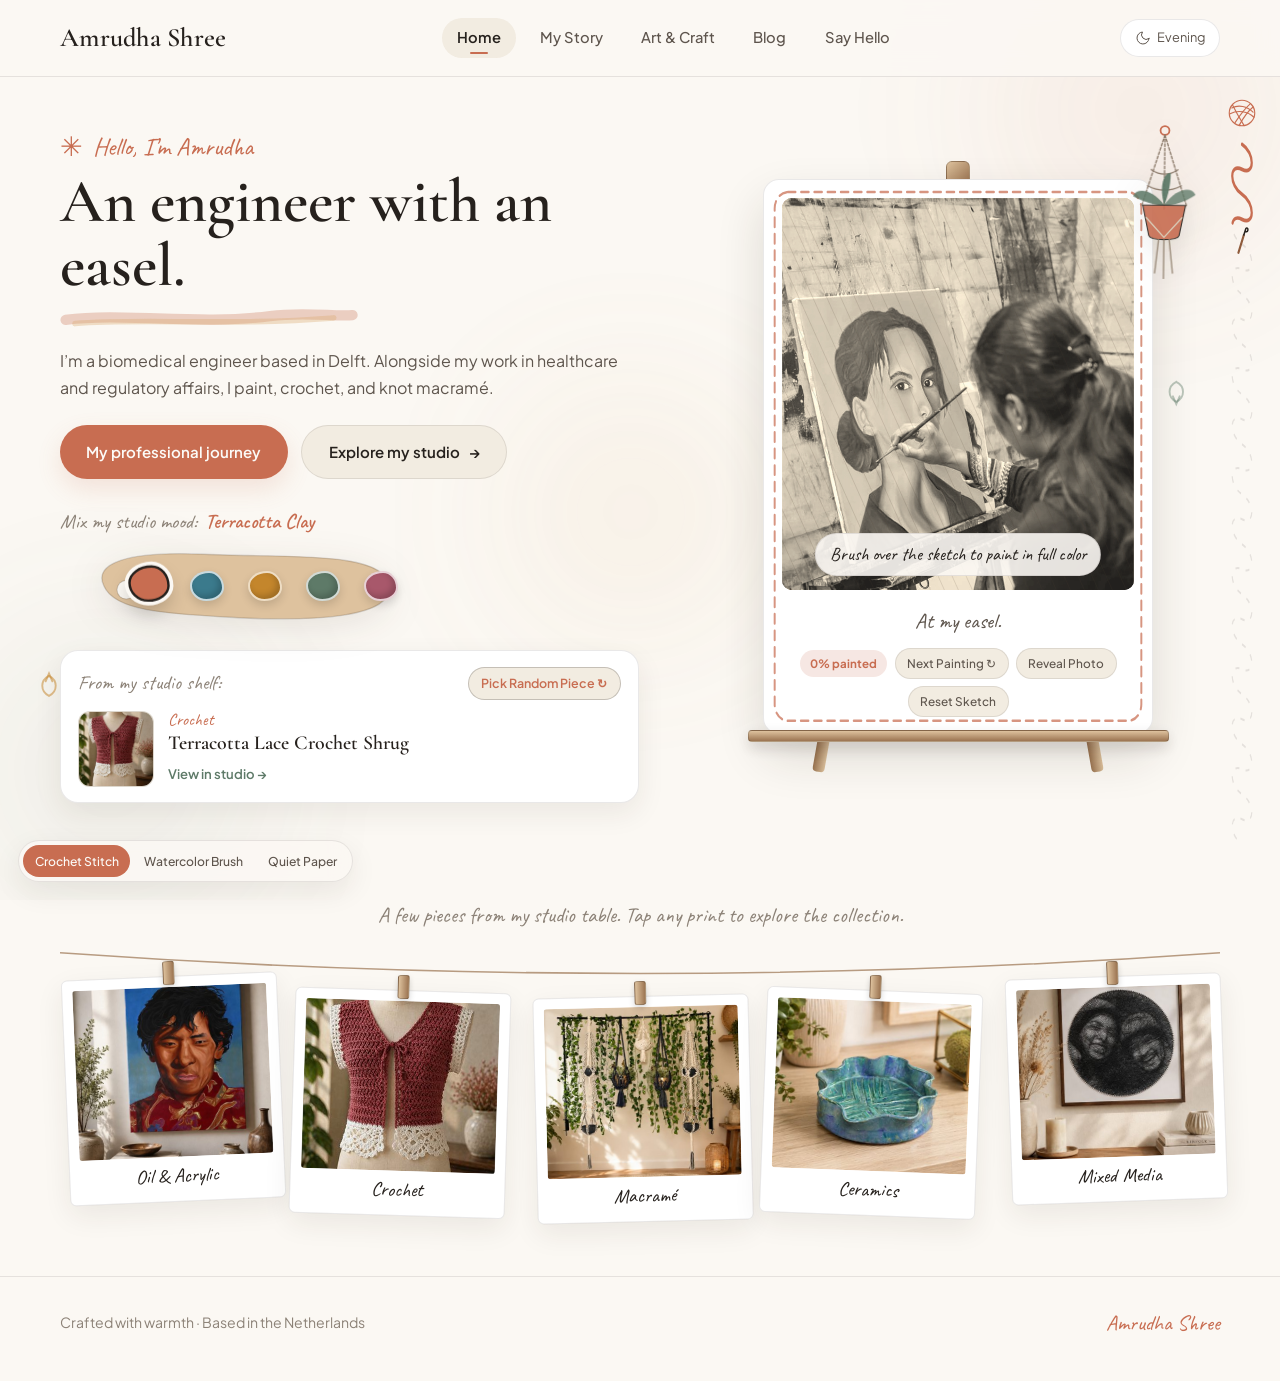
==== commit f5810ca1: "Add Google tag analytics (GTM-KJBD4K8P) to all pages" ====
--- a/index.html
+++ b/index.html
@@ -1,6 +1,13 @@
 <!DOCTYPE html>
 <html lang="en" data-theme="light">
 <head>
+  <!-- Google tag (gtag.js) -->
+  <script async src="https://www.googletagmanager.com/gtm.js?id=GTM-KJBD4K8P"></script>
+  <script>
+    window.dataLayer = window.dataLayer || [];
+    function gtag(){dataLayer.push(arguments);}
+    gtag('js', new Date());
+  </script>
   <meta charset="UTF-8">
   <meta name="viewport" content="width=device-width, initial-scale=1.0">
   <meta name="description" content="Hello, I’m Amrudha. I’m a biomedical engineer based in Delft. Alongside my work in healthcare and regulatory affairs, I paint, crochet, and knot macramé.">
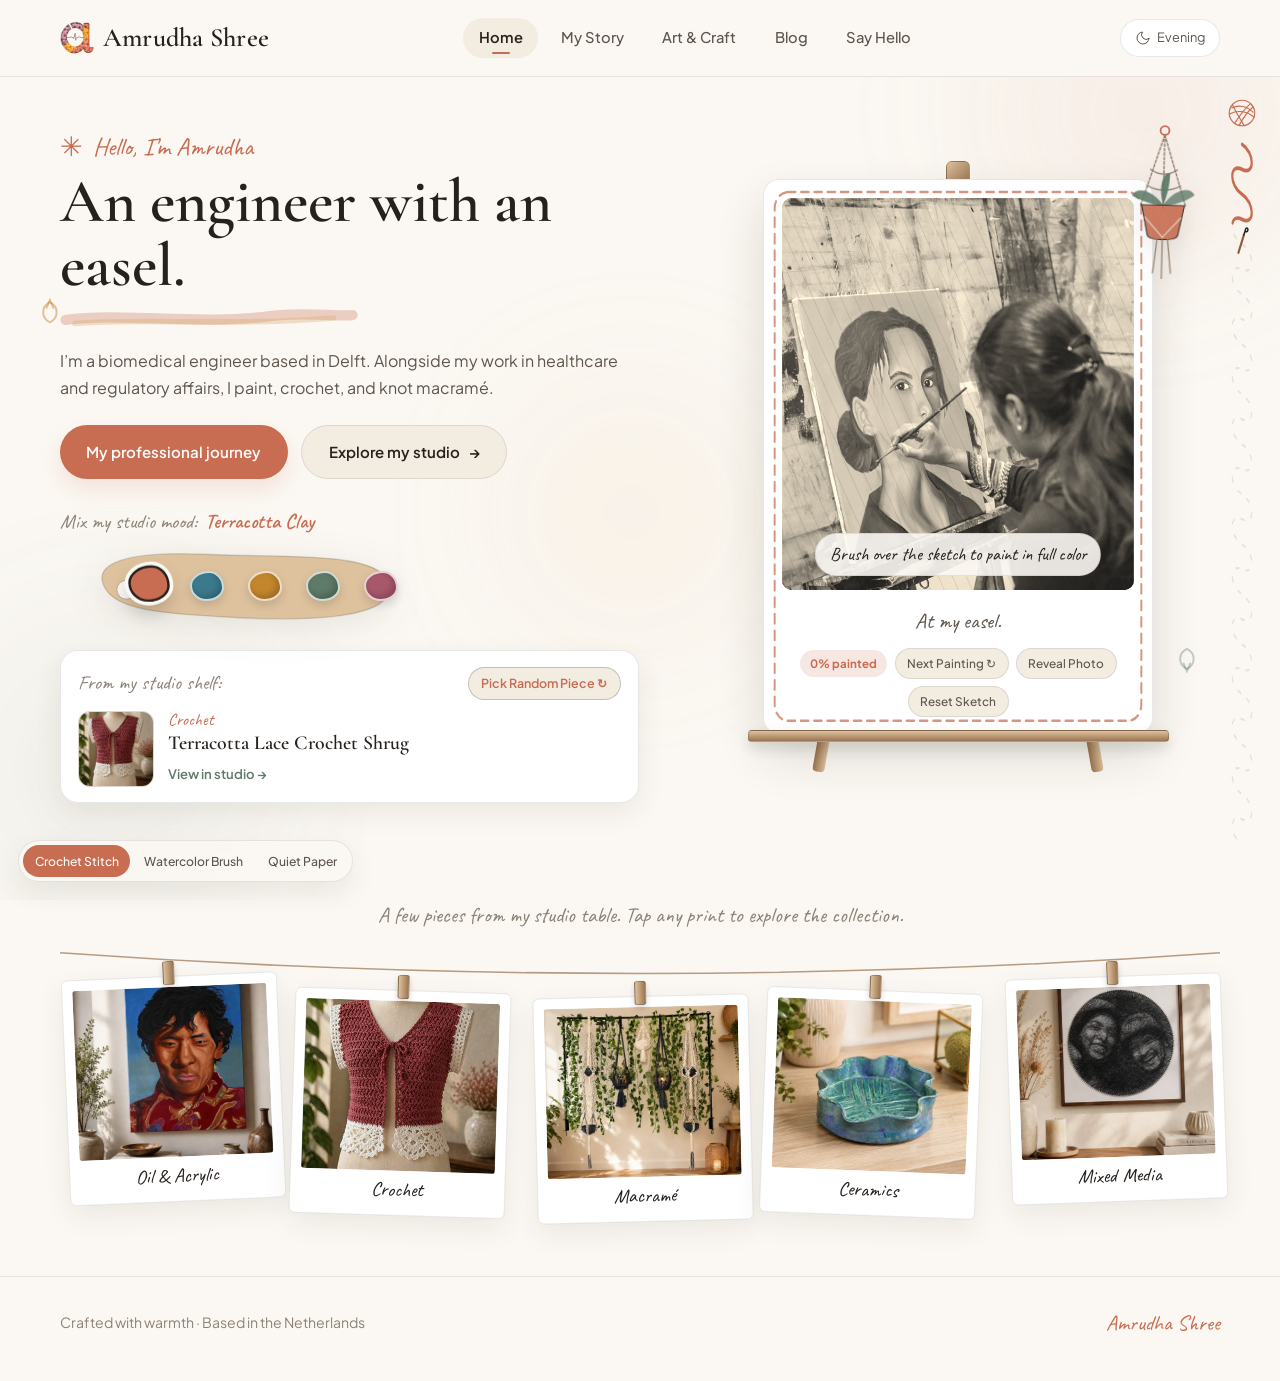
==== commit bd059100: "Replace favicon with custom logo and add icon to header" ====
--- a/index.html
+++ b/index.html
@@ -13,7 +13,11 @@
   <meta name="description" content="Hello, I’m Amrudha. I’m a biomedical engineer based in Delft. Alongside my work in healthcare and regulatory affairs, I paint, crochet, and knot macramé.">
   <meta name="theme-color" content="#FBF8F3">
   <title>Amrudha Shree Kathirmathiyon | Biomedical Engineer in the Netherlands</title>
-  <link rel="icon" href="./favicon.svg" type="image/svg+xml">
+  <link rel="icon" href="./favicon.ico" sizes="any">
+  <link rel="icon" type="image/png" sizes="32x32" href="./favicon-32x32.png">
+  <link rel="icon" type="image/png" sizes="16x16" href="./favicon-16x16.png">
+  <link rel="apple-touch-icon" sizes="180x180" href="./apple-touch-icon.png">
+  <link rel="manifest" href="./site.webmanifest">
 
   <link rel="preconnect" href="https://fonts.googleapis.com">
   <link rel="preconnect" href="https://fonts.gstatic.com" crossorigin>
@@ -36,6 +40,7 @@
   <header class="site-header" id="site-header">
     <div class="container header-inner">
       <a href="./index.html" class="brand" aria-label="Amrudha Shree Home">
+        <img class="brand__mark" src="./android-chrome-192x192.png" alt="" width="34" height="34" decoding="async">
         <span class="brand__name">Amrudha Shree</span>
       </a>
 
--- a/styles.css
+++ b/styles.css
@@ -243,8 +243,31 @@
 
 .brand {
   display: inline-flex;
-  align-items: baseline;
+  align-items: center;
+  gap: 0.55rem;
   flex-shrink: 0;
+}
+
+.brand__mark {
+  display: block;
+  width: 34px;
+  height: 34px;
+  flex-shrink: 0;
+  object-fit: contain;
+  transition: transform 240ms var(--ease-spring), filter 220ms ease;
+}
+
+.brand:hover .brand__mark {
+  transform: scale(1.06) rotate(-3deg);
+}
+
+[data-theme="dark"] .brand__mark {
+  width: 36px;
+  height: 36px;
+  padding: 3px;
+  border-radius: 10px;
+  background: rgba(251, 248, 243, 0.92);
+  box-shadow: 0 2px 10px rgba(0, 0, 0, 0.35);
 }
 
 .brand__name {
@@ -4941,6 +4964,10 @@
 
 @media (max-width: 640px) {
   .container { width: min(100% - 1.5rem, var(--container-max)); }
+  .brand { gap: 0.42rem; }
+  .brand__mark { width: 28px; height: 28px; }
+  [data-theme="dark"] .brand__mark { width: 30px; height: 30px; padding: 2px; border-radius: 8px; }
+  .brand__name { font-size: 1.42rem; }
   .theme-toggle-btn__label { display: none; }
   .art-gallery { column-count: 1; }
   .clothesline-prints {
